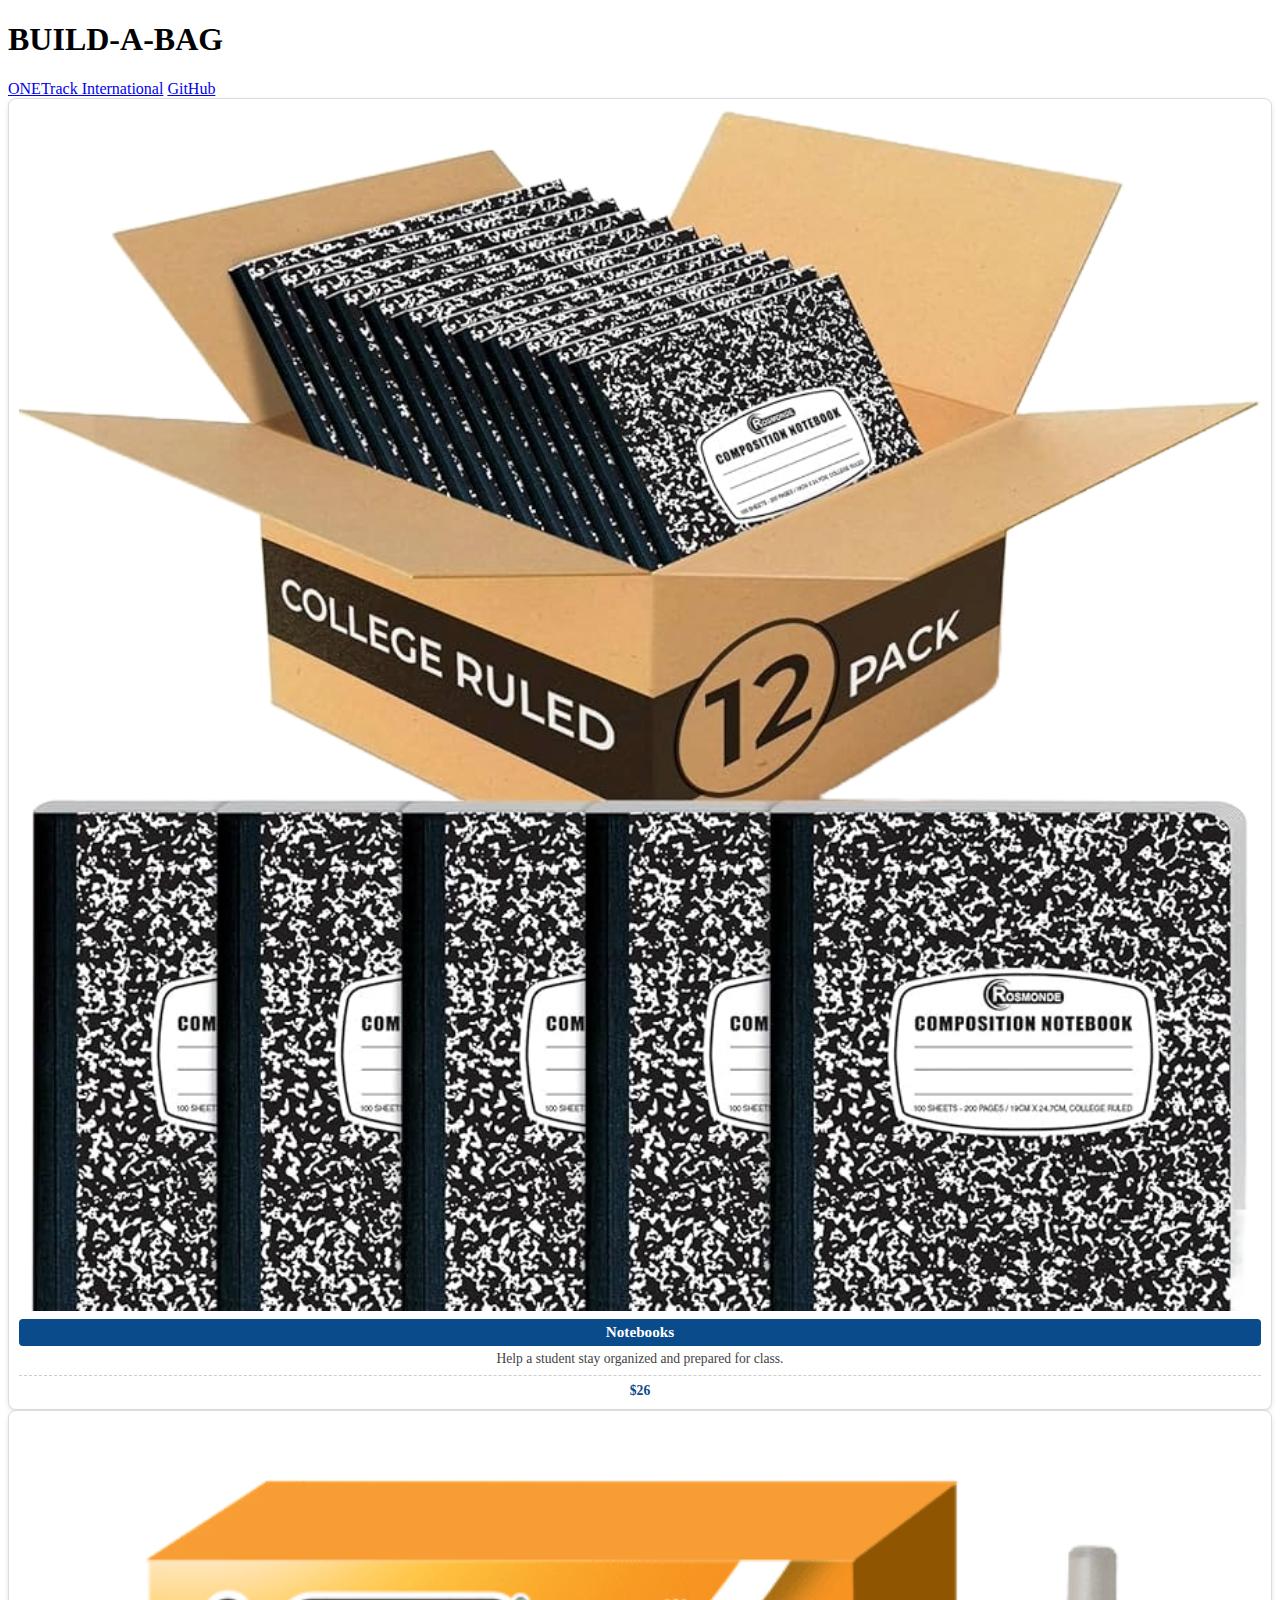
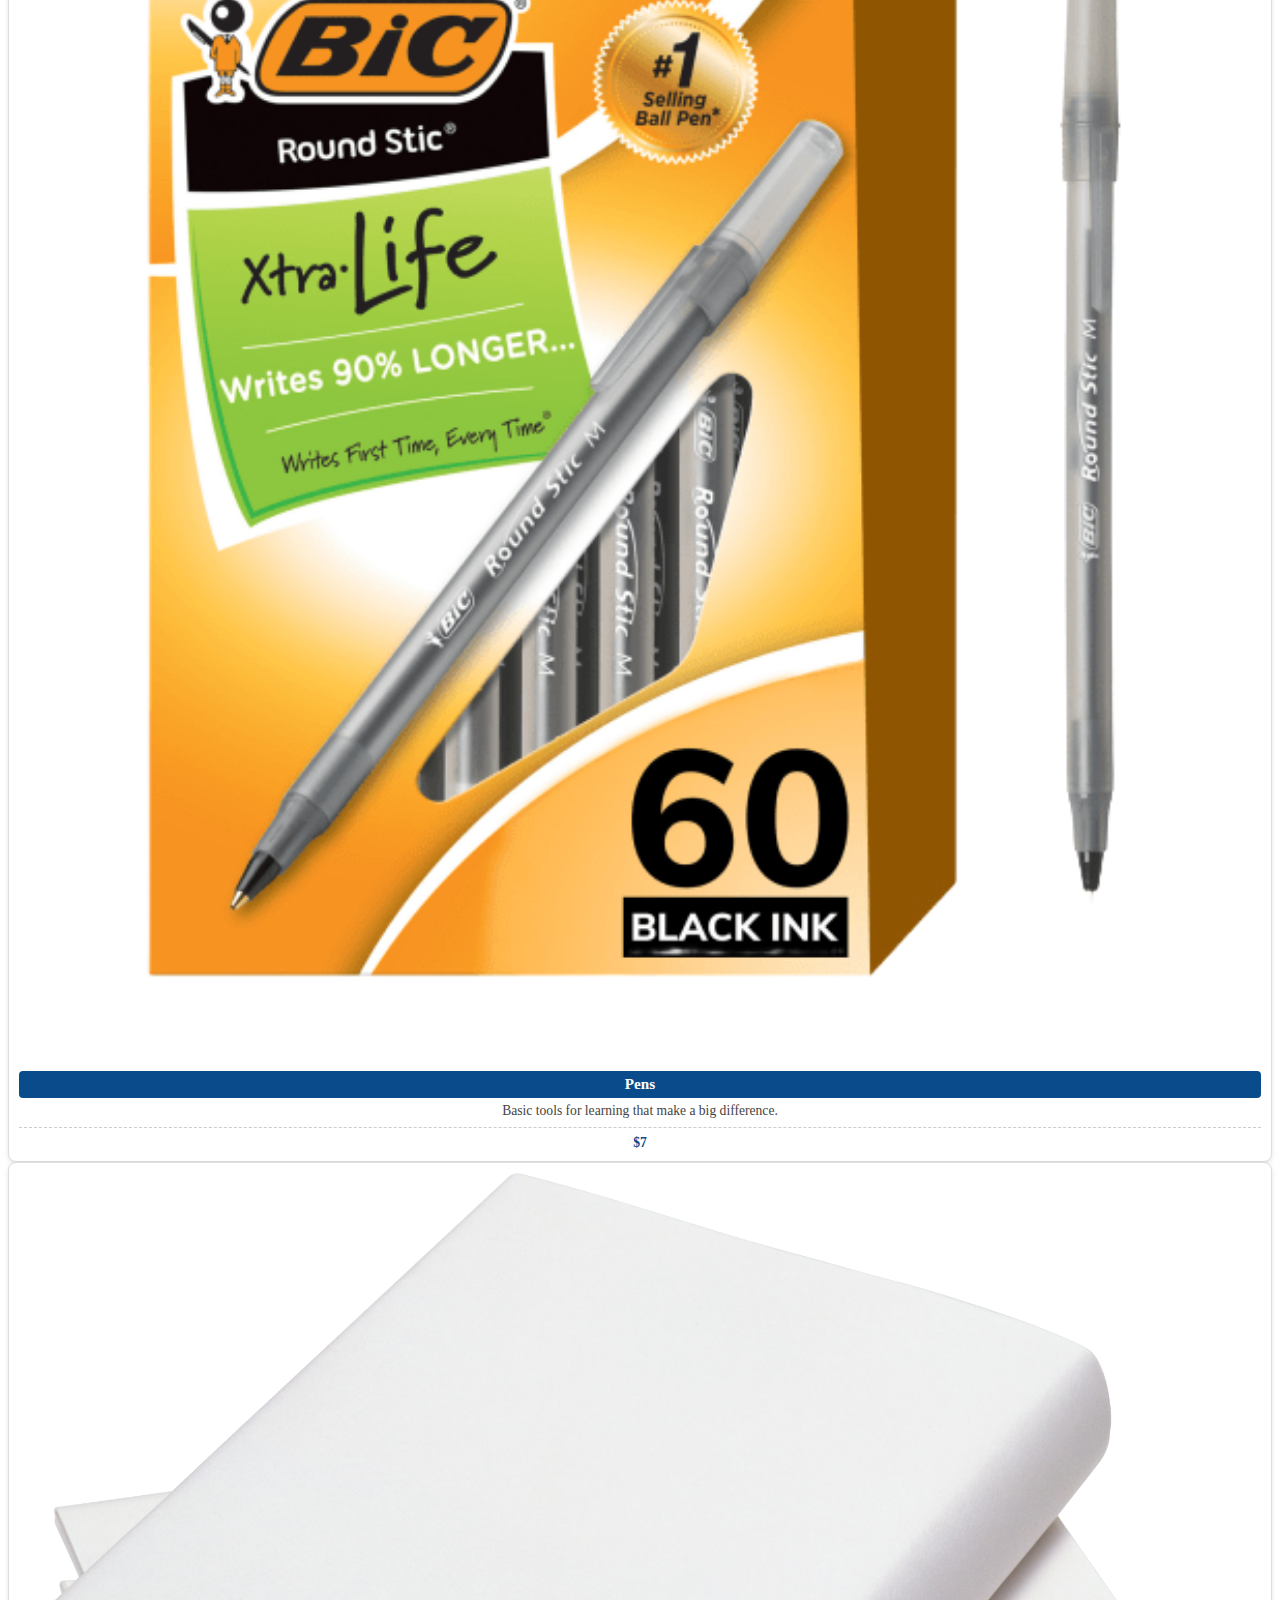
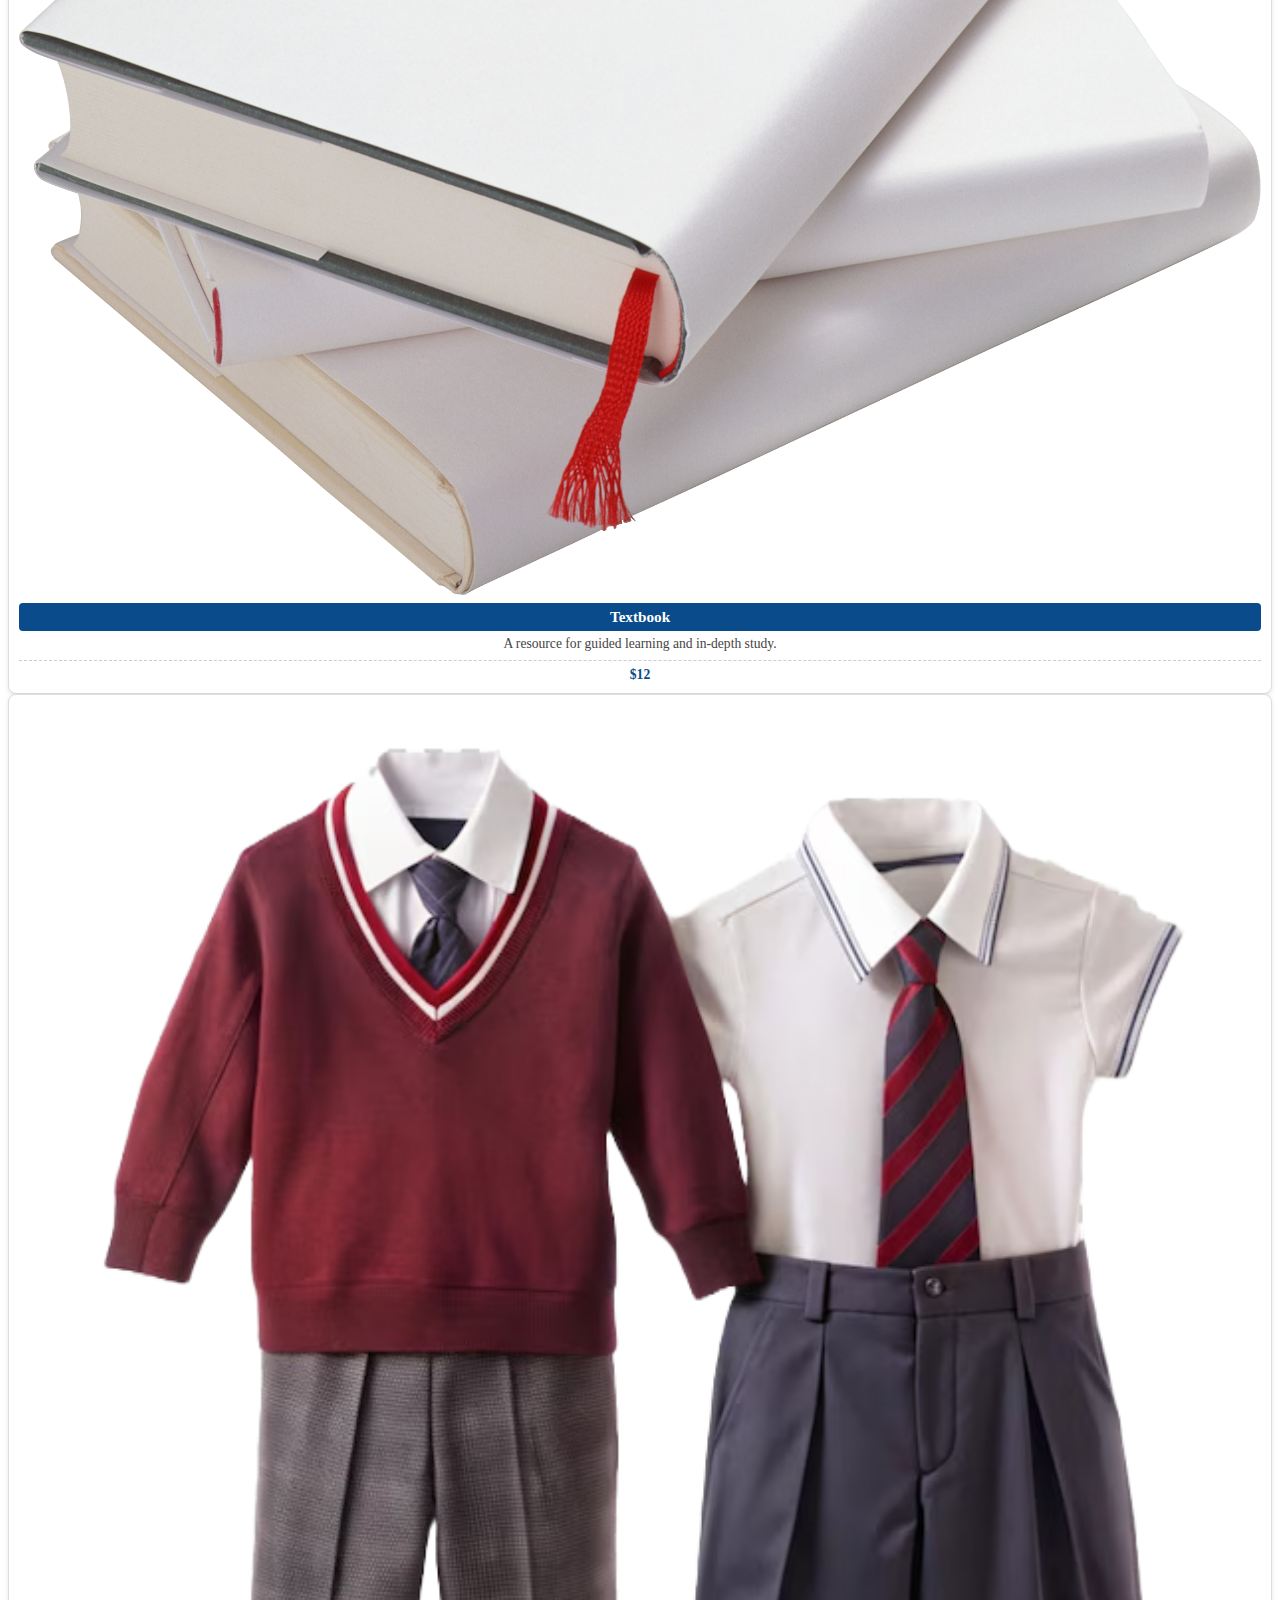
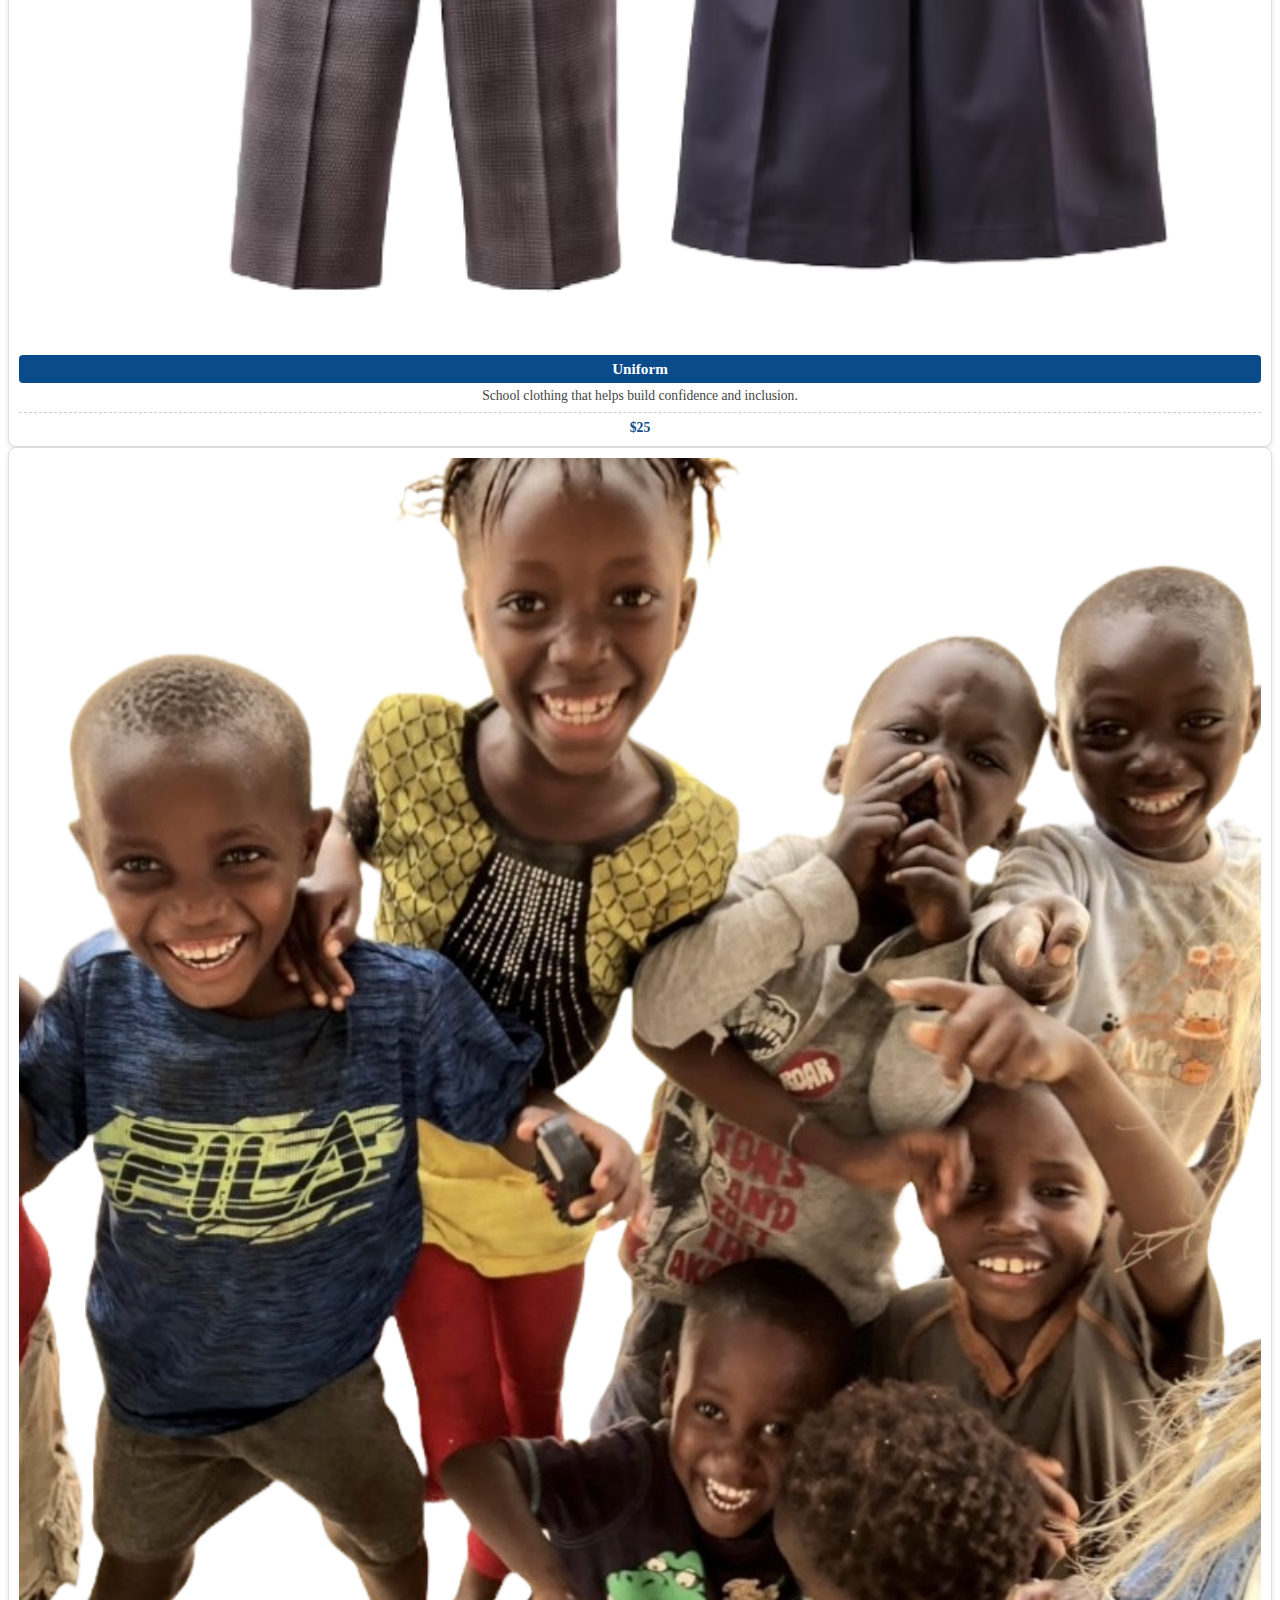
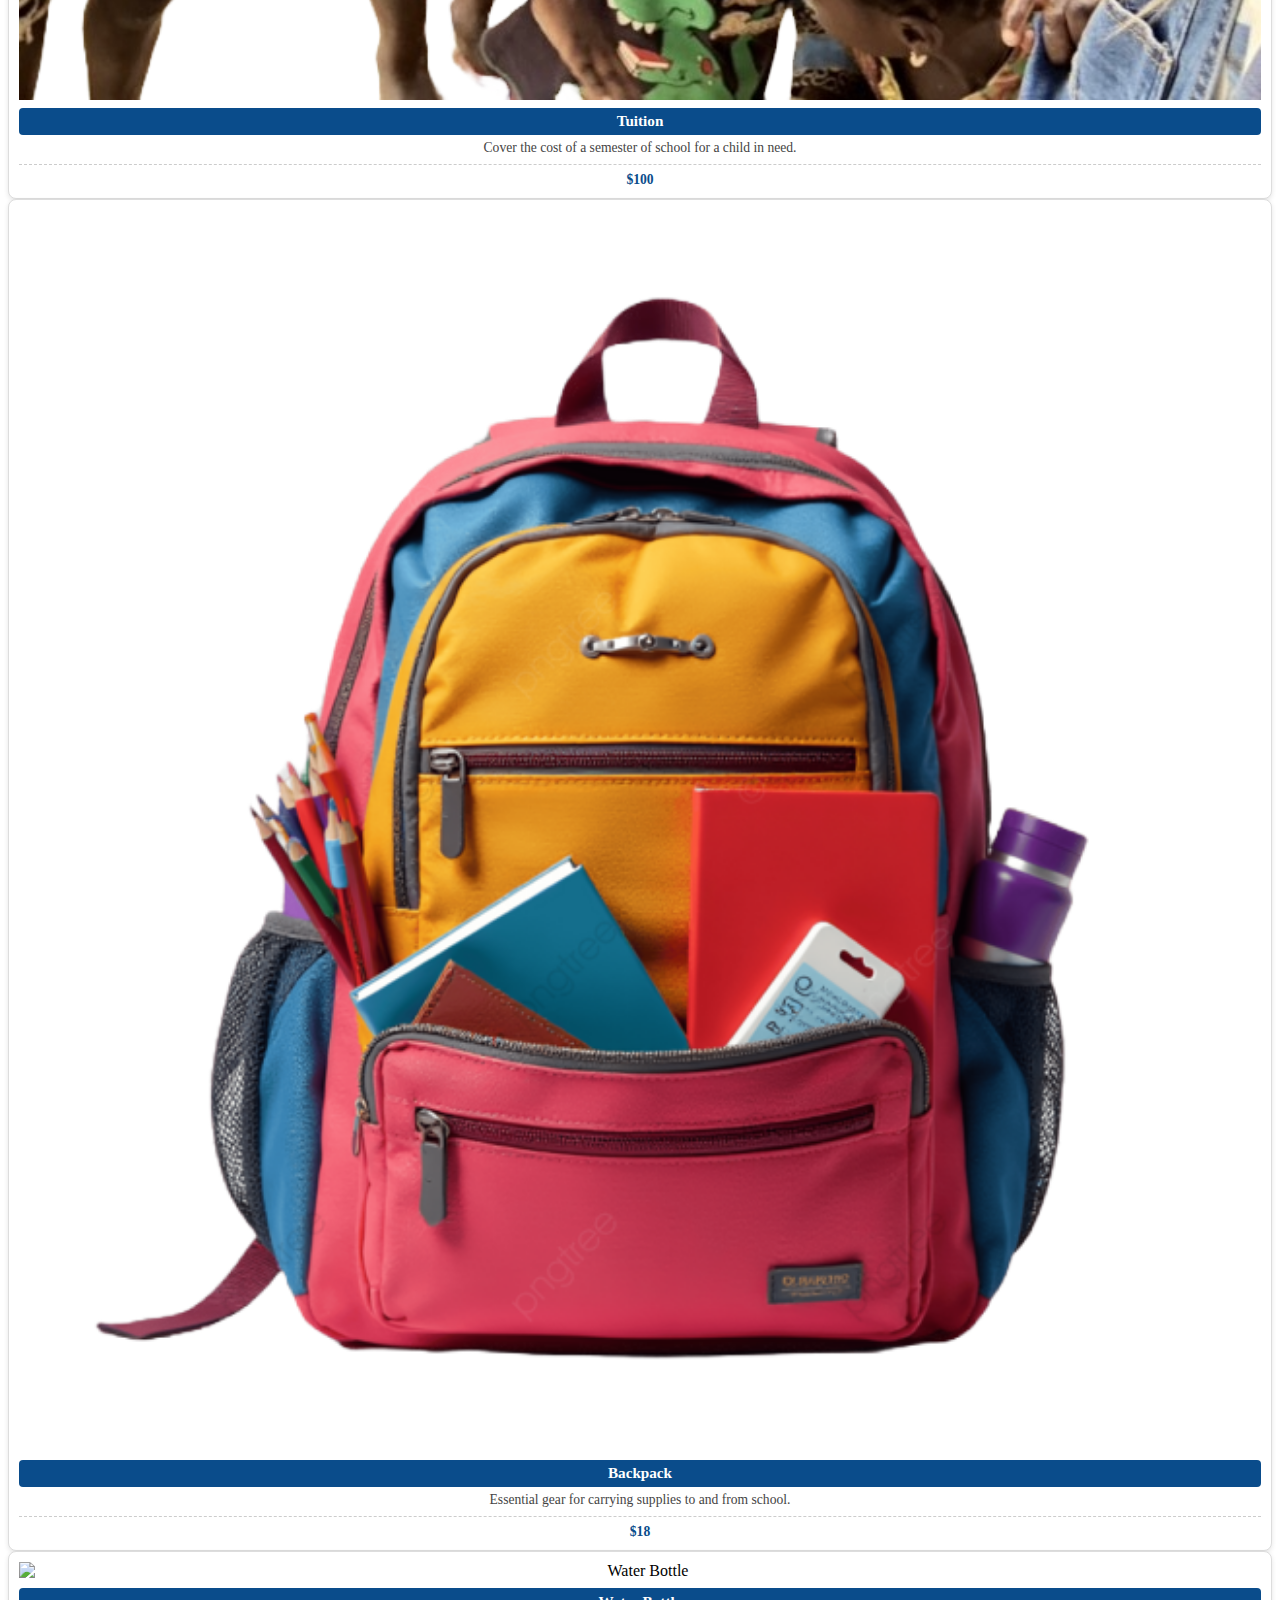
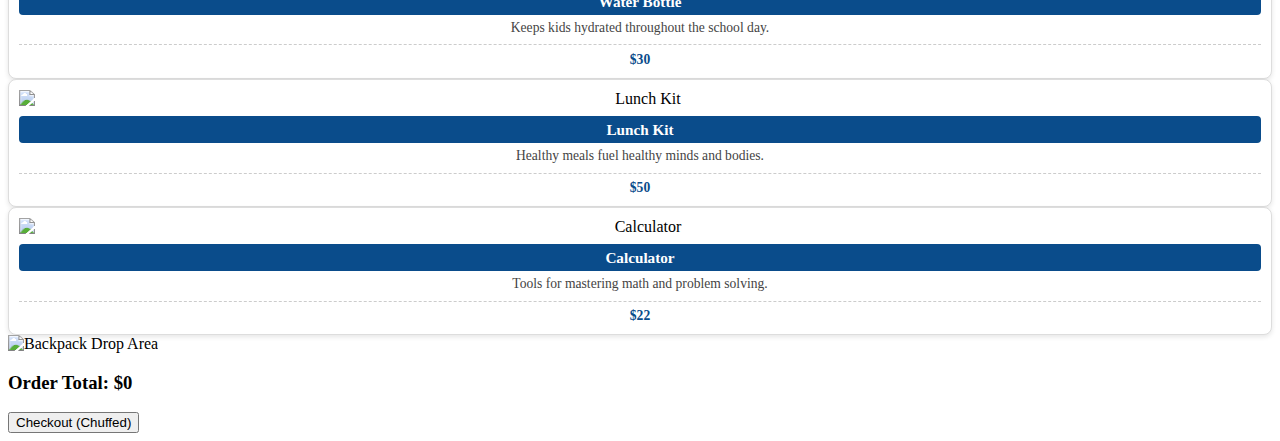
==== index.html @ 840c5d32 "Update index.html" ====
<!DOCTYPE html>
<html lang="en">
<head>
  <meta charset="UTF-8" />
  <meta name="viewport" content="width=device-width, initial-scale=1.0"/>
  <title>ONETrack Int. BUILD-A-BAG</title>
  <link rel="stylesheet" href="styles.css" />
  <script src="scripts.js" defer></script>
</head>
<body>
  <header>
    <h1>BUILD-A-BAG</h1>
    <nav>
      <a href="https://onetrackinternational.org/" target="_blank">ONETrack International</a>
      <a href="https://github.com/emlarson746/Build-a-Bag" target="_blank">GitHub</a>
    </nav>
  </header>

  <div class="container">
    <!-- Left Sidebar with draggable items -->
    <div class="sidebar">
      <div class="item" data-price="26" data-name="Notebooks">
        <img src="images/notebooks.png" alt="Notebooks">
        <div class="item-name-box">Notebooks</div>
        <div class="item-description">Help a student stay organized and prepared for class.</div>
        <div class="item-price">$26</div>
      </div>

      <div class="item" data-price="7" data-name="Pens">
        <img src="images/pens.png" alt="Pens">
        <div class="item-name-box">Pens</div>
        <div class="item-description">Basic tools for learning that make a big difference.</div>
        <div class="item-price">$7</div>
      </div>

      <div class="item" data-price="12" data-name="Textbook">
        <img src="images/textbook.png" alt="Textbook">
        <div class="item-name-box">Textbook</div>
        <div class="item-description">A resource for guided learning and in-depth study.</div>
        <div class="item-price">$12</div>
      </div>

      <div class="item" data-price="25" data-name="Uniform">
        <img src="images/uniform.png" alt="Uniform">
        <div class="item-name-box">Uniform</div>
        <div class="item-description">School clothing that helps build confidence and inclusion.</div>
        <div class="item-price">$25</div>
      </div>

      <div class="item" data-price="100" data-name="Tuition">
        <img src="images/tuition.png" alt="Tuition">
        <div class="item-name-box">Tuition</div>
        <div class="item-description">Cover the cost of a semester of school for a child in need.</div>
        <div class="item-price">$100</div>
      </div>

      <div class="item" data-price="18" data-name="Backpack">
        <img src="images/backpack.png" alt="Backpack">
        <div class="item-name-box">Backpack</div>
        <div class="item-description">Essential gear for carrying supplies to and from school.</div>
        <div class="item-price">$18</div>
      </div>

      <div class="item" data-price="30" data-name="Water Bottle">
        <img src="images/waterbottle.png" alt="Water Bottle">
        <div class="item-name-box">Water Bottle</div>
        <div class="item-description">Keeps kids hydrated throughout the school day.</div>
        <div class="item-price">$30</div>
      </div>

      <div class="item" data-price="50" data-name="Lunch Kit">
        <img src="images/lunchkit.png" alt="Lunch Kit">
        <div class="item-name-box">Lunch Kit</div>
        <div class="item-description">Healthy meals fuel healthy minds and bodies.</div>
        <div class="item-price">$50</div>
      </div>

      <div class="item" data-price="22" data-name="Calculator">
        <img src="images/calculator.png" alt="Calculator">
        <div class="item-name-box">Calculator</div>
        <div class="item-description">Tools for mastering math and problem solving.</div>
        <div class="item-price">$22</div>
      </div>
    </div>

    <!-- Middle section with backpack image (Drop Area) -->
    <div class="bag-area" ondrop="drop(event)" ondragover="allowDrop(event)">
      <img src="images/backpack-drop.png" alt="Backpack Drop Area">
    </div>

    <!-- Right Sidebar Order Summary -->
    <div class="order-summary">
      <h3>Order Total: $<span id="total">0</span></h3>
      <ul class="order-items" id="order-items"></ul>
      <button class="checkout" onclick="checkout()">Checkout (Chuffed)</button>
    </div>
  </div>
</body>
</html>
---- styles.css ----
.item {
  background-color: white;
  border: 1px solid #ddd;
  border-radius: 8px;
  padding: 10px;
  text-align: center;
  box-shadow: 0 2px 5px rgba(0,0,0,0.1);
  cursor: grab;
  transition: transform 0.2s ease, box-shadow 0.2s ease;
  display: flex;
  flex-direction: column;
  justify-content: space-between;
  height: 100%;
}

.item img {
  max-width: 100%;
  height: auto;
  margin-bottom: 0.5rem;
  pointer-events: none;
}

.item-name-box {
  background-color: #0a4c8b;
  color: white;
  padding: 0.3rem 0.6rem;
  border-radius: 4px;
  font-weight: bold;
  font-size: 0.95rem;
  margin-bottom: 0.3rem;
}

.item-description {
  font-size: 0.85rem;
  color: #444;
  line-height: 1.2;
  margin-bottom: 0.5rem;
}

.item-price {
  font-size: 0.85rem;
  color: #0a4c8b;
  font-weight: bold;
  margin-top: auto;
  padding-top: 0.4rem;
  border-top: 1px dashed #ccc;
}
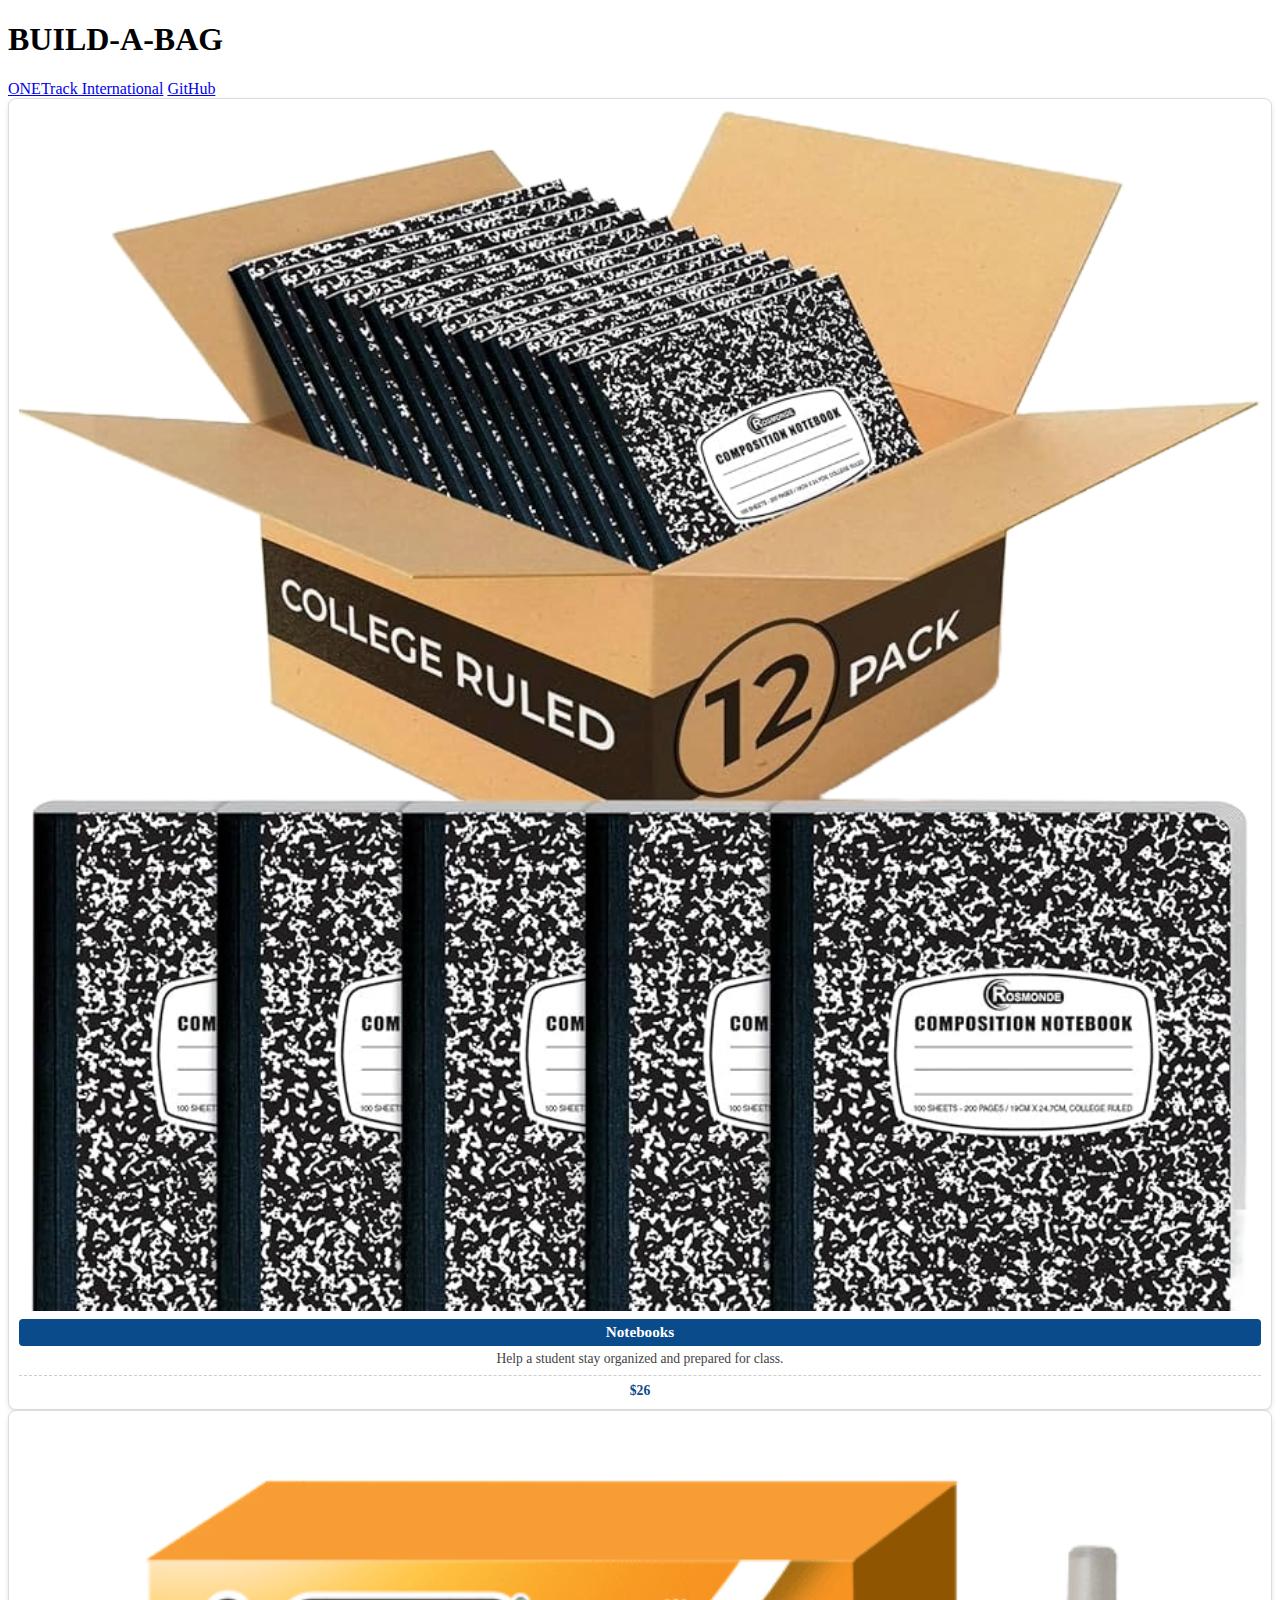
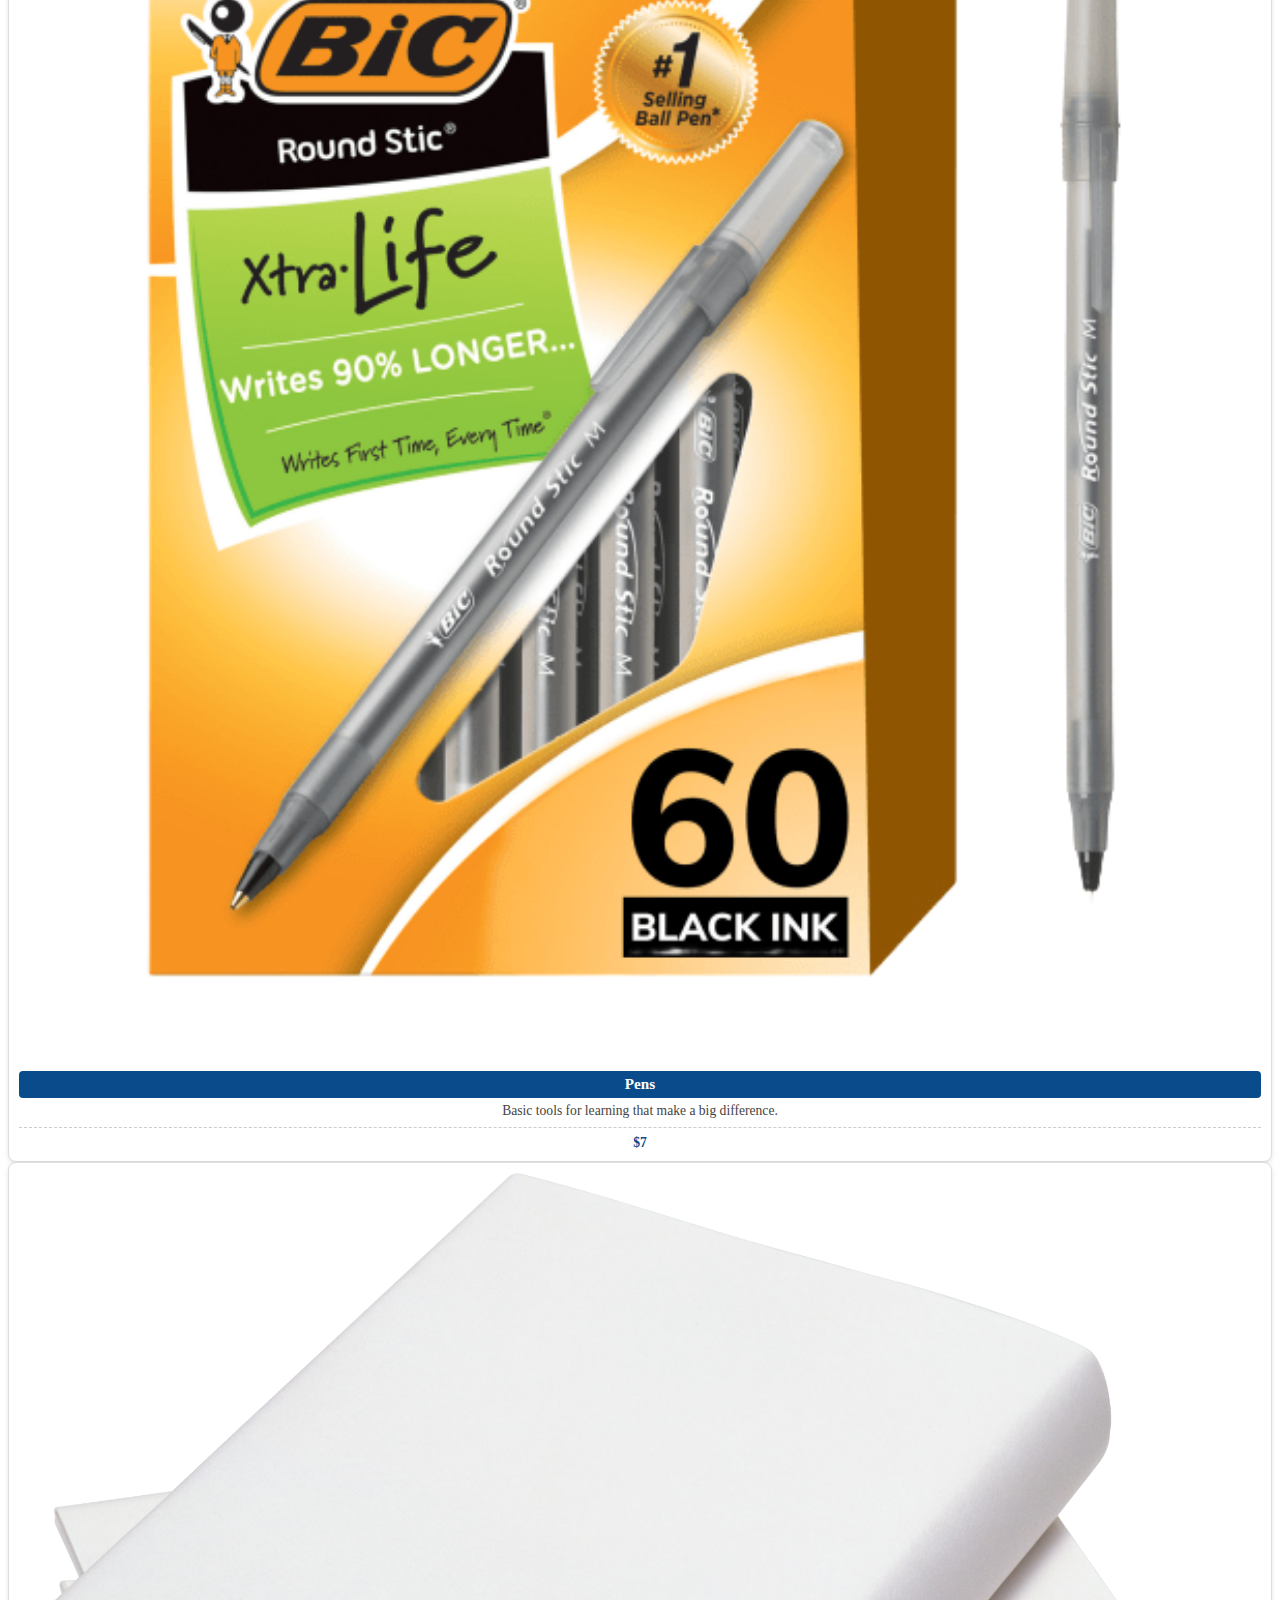
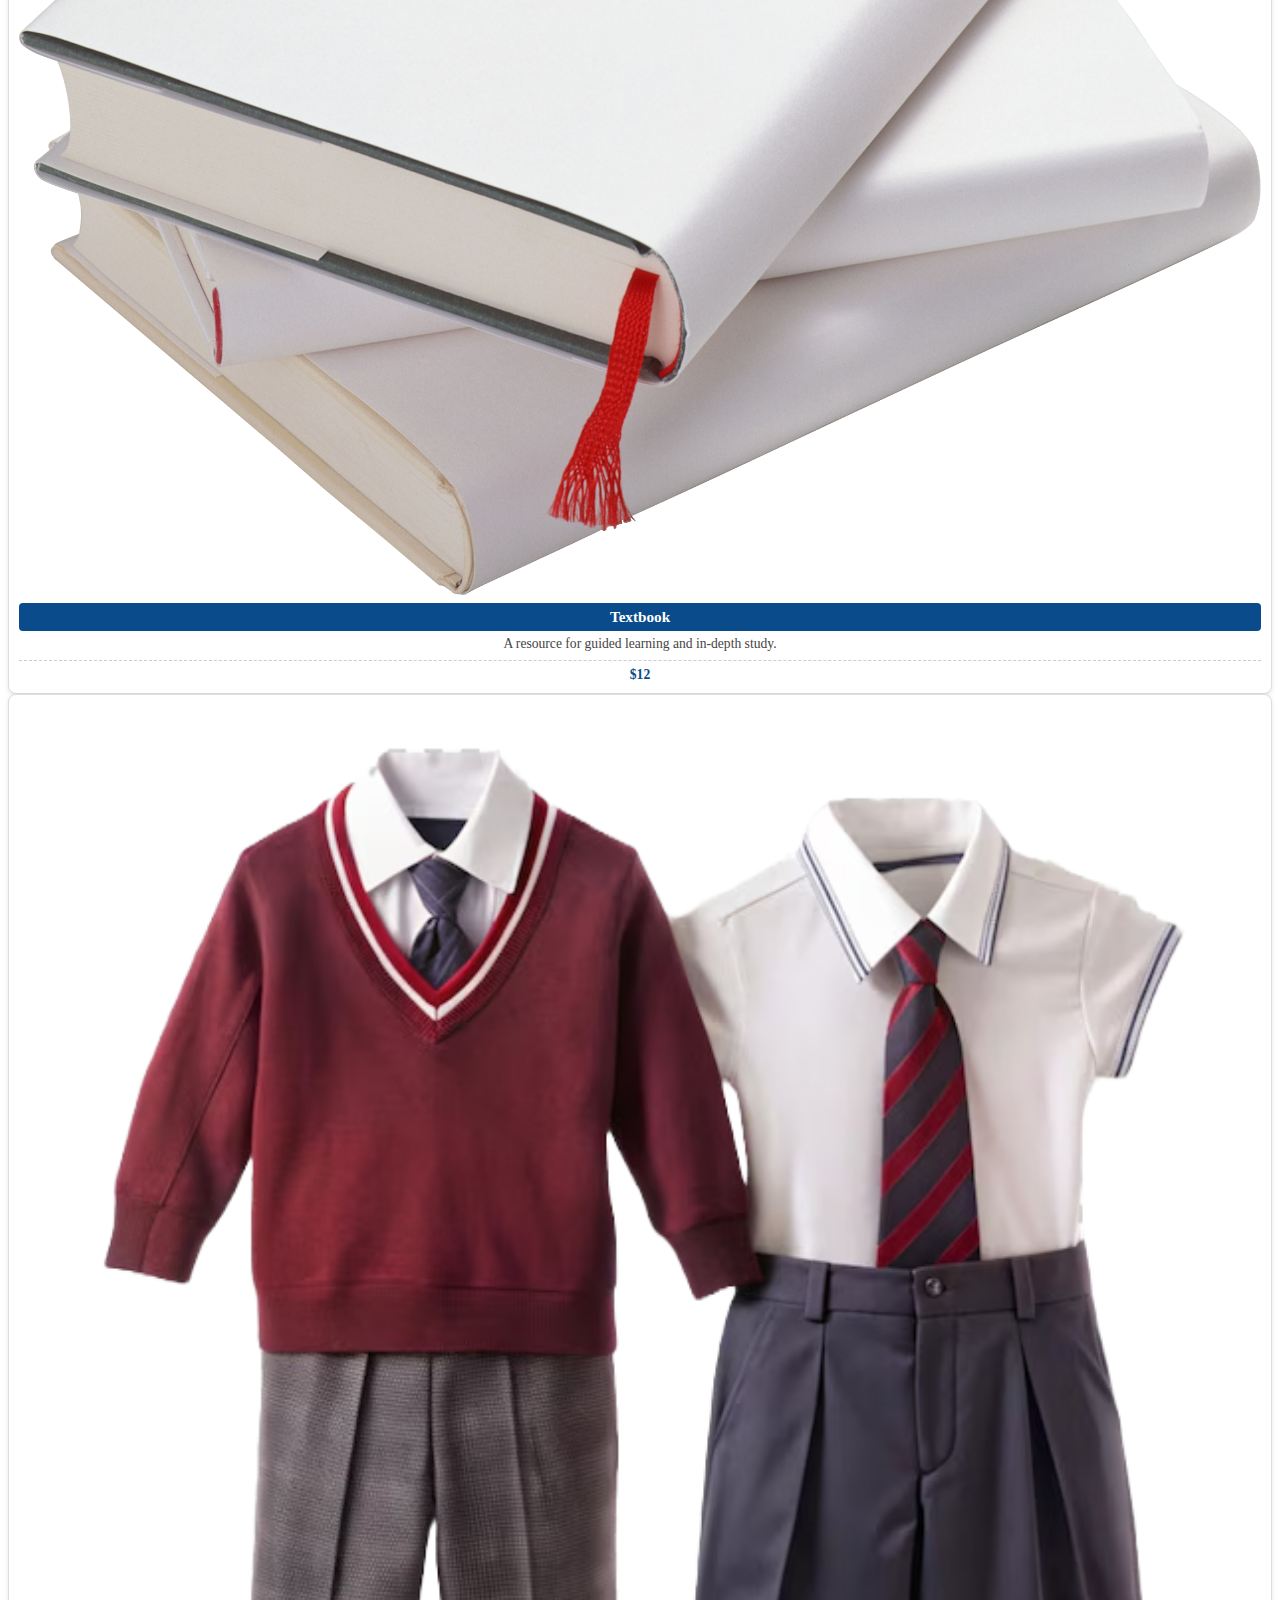
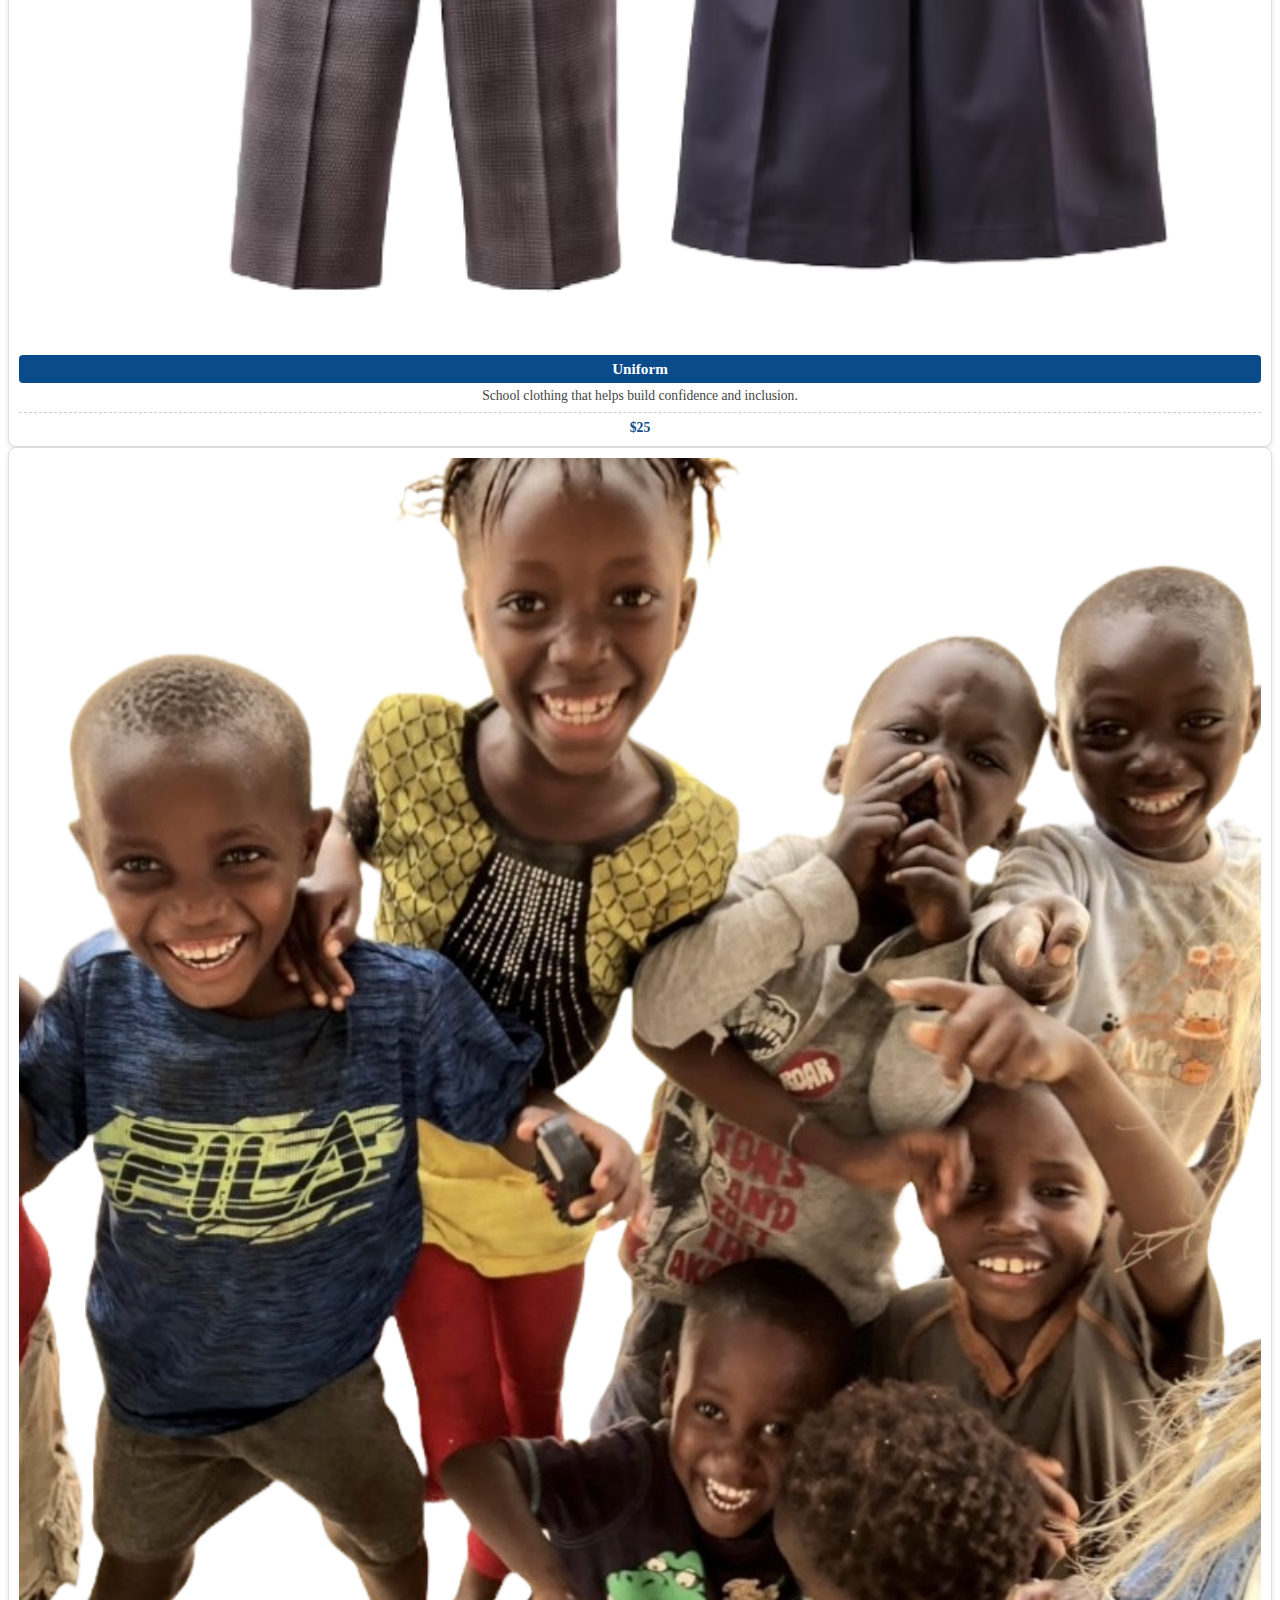
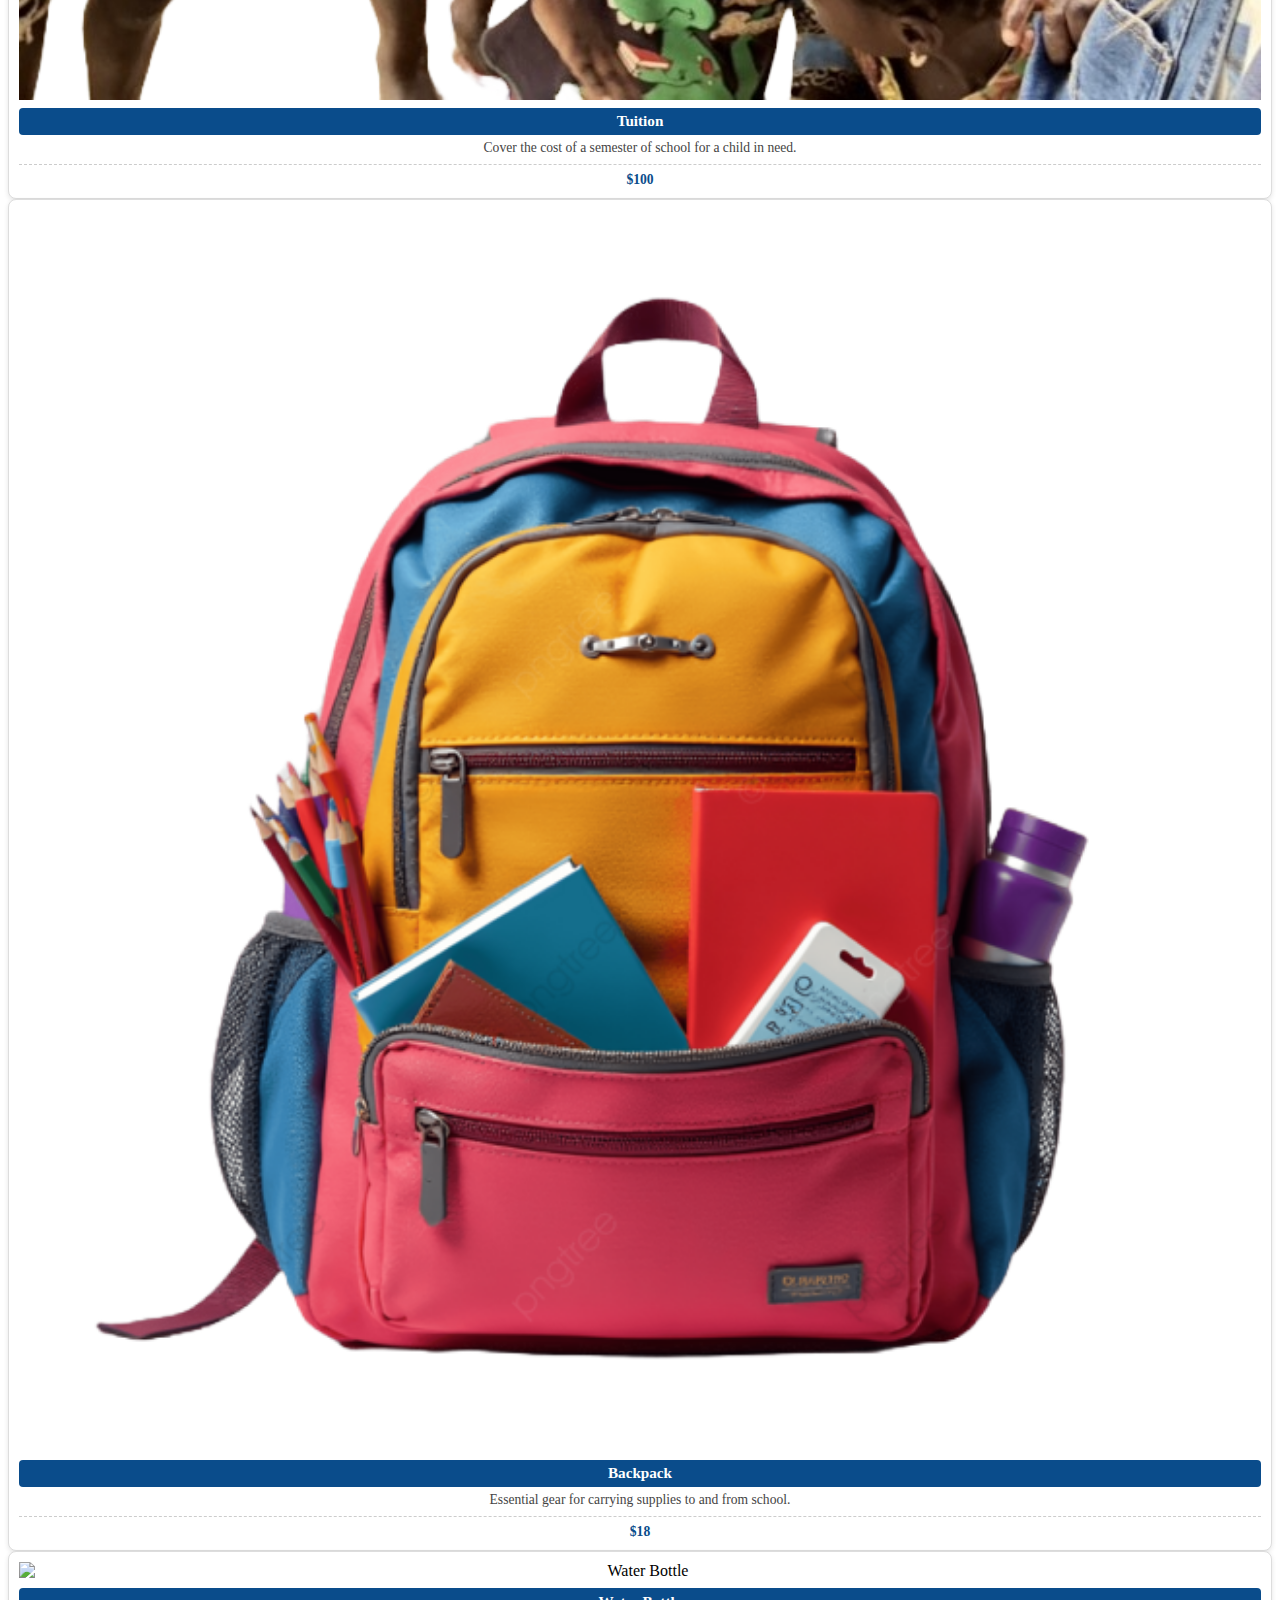
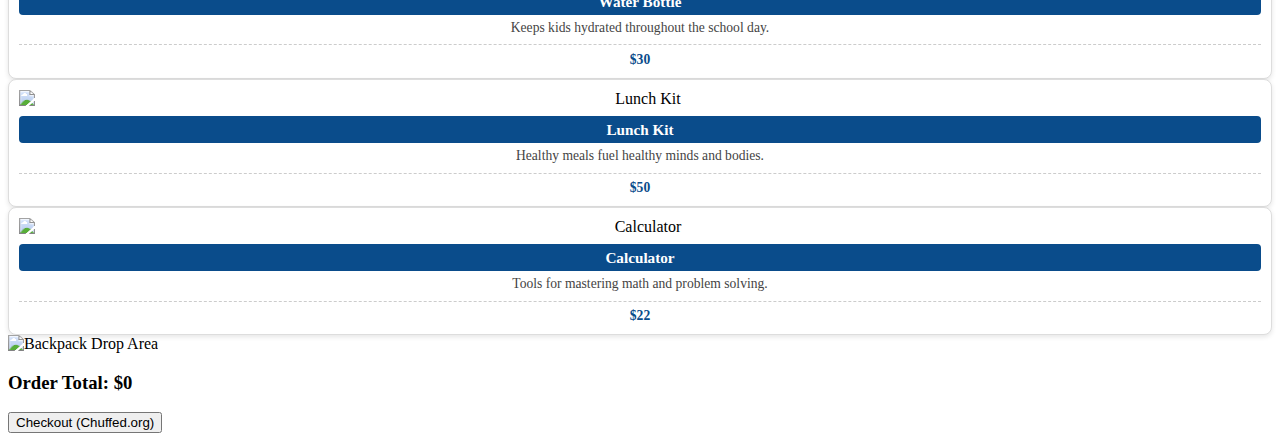
==== commit 5624fe9c: "Update index.html" ====
--- a/index.html
+++ b/index.html
@@ -92,7 +92,7 @@
     <div class="order-summary">
       <h3>Order Total: $<span id="total">0</span></h3>
       <ul class="order-items" id="order-items"></ul>
-      <button class="checkout" onclick="checkout()">Checkout (Chuffed)</button>
+      <button class="checkout" onclick="checkout()">Checkout (Chuffed.org)</button>
     </div>
   </div>
 </body>
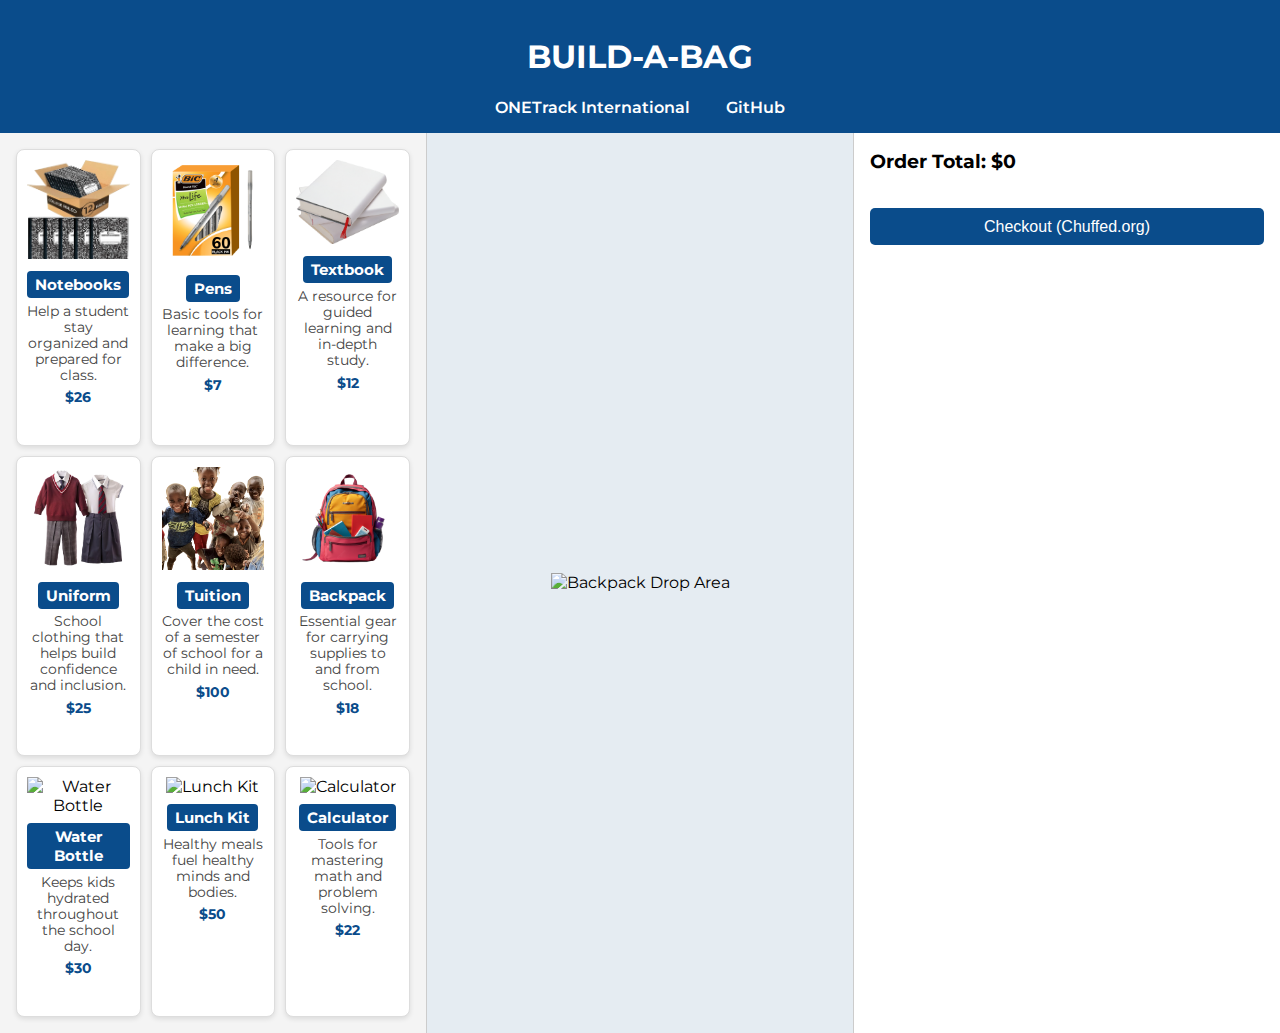
==== commit d600d11c: "Update index.html" ====
--- a/index.html
+++ b/index.html
@@ -5,6 +5,7 @@
   <meta name="viewport" content="width=device-width, initial-scale=1.0"/>
   <title>ONETrack Int. BUILD-A-BAG</title>
   <link rel="stylesheet" href="styles.css" />
+  <link href="https://fonts.googleapis.com/css2?family=Montserrat:wght@400;600&display=swap" rel="stylesheet">
   <script src="scripts.js" defer></script>
 </head>
 <body>
--- a/styles.css
+++ b/styles.css
@@ -1,3 +1,54 @@
+@import url('https://fonts.googleapis.com/css2?family=Montserrat:wght@400;600&display=swap');
+
+body {
+  font-family: 'Montserrat', sans-serif;
+  margin: 0;
+  padding: 0;
+  background-color: #f9f9f9;
+}
+
+header {
+  background-color: #0a4c8b;
+  color: white;
+  padding: 1rem;
+  text-align: center;
+}
+
+nav {
+  margin-top: 0.5rem;
+}
+
+nav a {
+  color: white;
+  text-decoration: none;
+  margin: 0 1rem;
+  font-weight: 600;
+}
+
+nav a:hover {
+  text-decoration: underline;
+}
+
+.container {
+  display: flex;
+  flex-direction: row;
+  height: 100vh;
+}
+
+.sidebar, .bag-area, .order-summary {
+  padding: 1rem;
+}
+
+.sidebar {
+  flex: 1;
+  border-right: 1px solid #ccc;
+  display: grid;
+  grid-template-columns: repeat(auto-fill, minmax(120px, 1fr));
+  gap: 10px;
+  background-color: #f4f4f4;
+  overflow-y: auto;
+}
+
 .item {
   background-color: white;
   border: 1px solid #ddd;
@@ -7,10 +58,13 @@
   box-shadow: 0 2px 5px rgba(0,0,0,0.1);
   cursor: grab;
   transition: transform 0.2s ease, box-shadow 0.2s ease;
-  display: flex;
-  flex-direction: column;
-  justify-content: space-between;
-  height: 100%;
+}
+
+.item:active {
+  transform: scale(0.95);
+  cursor: grabbing;
+  box-shadow: 0 4px 12px rgba(0, 0, 0, 0.2);
+  opacity: 0.8;
 }
 
 .item img {
@@ -21,27 +75,117 @@
 }
 
 .item-name-box {
+  display: inline-block;
   background-color: #0a4c8b;
   color: white;
-  padding: 0.3rem 0.6rem;
+  padding: 0.25rem 0.5rem;
   border-radius: 4px;
   font-weight: bold;
   font-size: 0.95rem;
-  margin-bottom: 0.3rem;
 }
 
 .item-description {
   font-size: 0.85rem;
+  margin-top: 0.3rem;
   color: #444;
-  line-height: 1.2;
-  margin-bottom: 0.5rem;
 }
 
 .item-price {
   font-size: 0.85rem;
   color: #0a4c8b;
   font-weight: bold;
-  margin-top: auto;
-  padding-top: 0.4rem;
-  border-top: 1px dashed #ccc;
+  display: block;
+  margin-top: 0.4rem;
 }
+
+.bag-area {
+  flex: 1;
+  display: flex;
+  align-items: center;
+  justify-content: center;
+  background-color: #e5ecf2;
+  position: relative;
+}
+
+.bag-area img {
+  max-width: 100%;
+  max-height: 550px;
+  transition: transform 0.3s ease;
+  pointer-events: none;
+}
+
+.order-summary {
+  flex: 1;
+  background-color: #ffffff;
+  border-left: 1px solid #ccc;
+  overflow-y: auto;
+}
+
+.order-summary h3 {
+  margin-top: 0;
+  font-size: 1.2rem;
+}
+
+.order-summary ul {
+  list-style-type: none;
+  padding: 0;
+}
+
+.order-summary li {
+  margin-bottom: 0.75rem;
+  border-bottom: 1px dashed #ccc;
+  padding-bottom: 0.5rem;
+}
+
+.checkout {
+  background-color: #0a4c8b;
+  color: white;
+  padding: 0.6rem 1.2rem;
+  border: none;
+  border-radius: 5px;
+  cursor: pointer;
+  font-size: 1rem;
+  margin-top: 1rem;
+  width: 100%;
+}
+
+.checkout:hover {
+  background-color: #083a68;
+}
+
+.remove-btn {
+  margin-left: 0.5rem;
+  background-color: #e74c3c;
+  border: none;
+  color: white;
+  padding: 0.3rem 0.6rem;
+  border-radius: 4px;
+  cursor: pointer;
+}
+
+.remove-btn:hover {
+  background-color: #c0392b;
+}
+
+/* Responsive Tweaks */
+@media screen and (max-width: 768px) {
+  .container {
+    flex-direction: column;
+    height: auto;
+  }
+
+  .sidebar, .bag-area, .order-summary {
+    flex: unset;
+    width: 100%;
+    border: none;
+  }
+
+  .sidebar {
+    border-bottom: 1px solid #ccc;
+    grid-template-columns: repeat(auto-fill, minmax(100px, 1fr));
+  }
+
+  .order-summary {
+    padding-bottom: 2rem;
+  }
+}
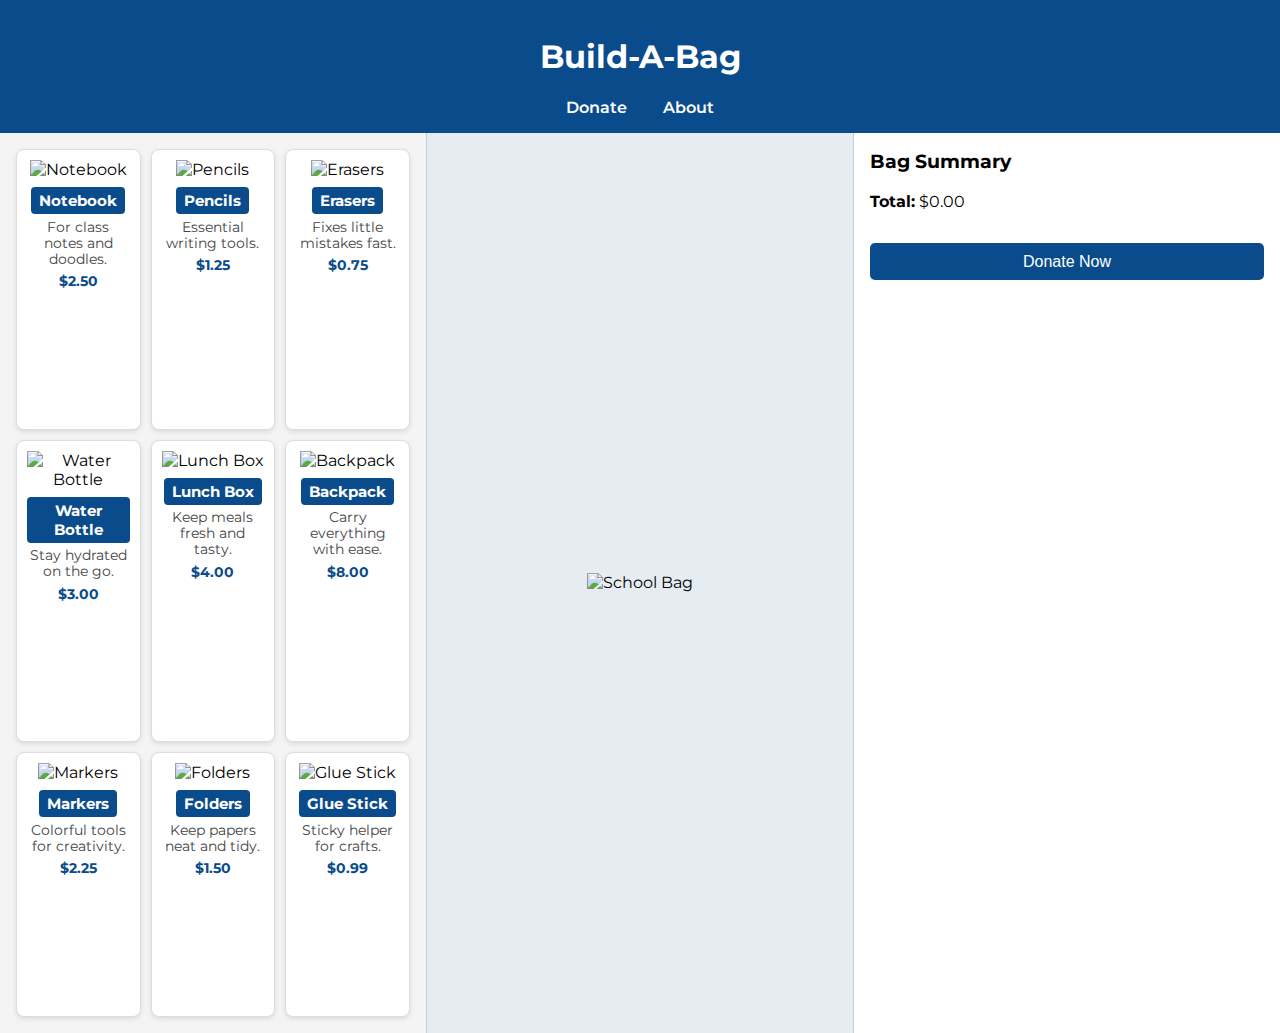
==== commit 85ff5ea8: "Update index.html" ====
--- a/index.html
+++ b/index.html
@@ -3,98 +3,102 @@
 <head>
   <meta charset="UTF-8" />
   <meta name="viewport" content="width=device-width, initial-scale=1.0"/>
-  <title>ONETrack Int. BUILD-A-BAG</title>
+  <title>Build-A-Bag</title>
   <link rel="stylesheet" href="styles.css" />
   <link href="https://fonts.googleapis.com/css2?family=Montserrat:wght@400;600&display=swap" rel="stylesheet">
-  <script src="scripts.js" defer></script>
 </head>
 <body>
+
   <header>
-    <h1>BUILD-A-BAG</h1>
+    <h1>Build-A-Bag</h1>
     <nav>
-      <a href="https://onetrackinternational.org/" target="_blank">ONETrack International</a>
-      <a href="https://github.com/emlarson746/Build-a-Bag" target="_blank">GitHub</a>
+      <a href="#donate">Donate</a>
+      <a href="#about">About</a>
     </nav>
   </header>
 
   <div class="container">
-    <!-- Left Sidebar with draggable items -->
+    <!-- Item Selection Sidebar -->
     <div class="sidebar">
-      <div class="item" data-price="26" data-name="Notebooks">
-        <img src="images/notebooks.png" alt="Notebooks">
-        <div class="item-name-box">Notebooks</div>
-        <div class="item-description">Help a student stay organized and prepared for class.</div>
-        <div class="item-price">$26</div>
+      <!-- Example items, repeat as needed -->
+      <div class="item" data-name="Notebook" data-price="2.50">
+        <img src="icons/notebook.png" alt="Notebook" />
+        <div class="item-name-box">Notebook</div>
+        <div class="item-description">For class notes and doodles.</div>
+        <div class="item-price">$2.50</div>
       </div>
 
-      <div class="item" data-price="7" data-name="Pens">
-        <img src="images/pens.png" alt="Pens">
-        <div class="item-name-box">Pens</div>
-        <div class="item-description">Basic tools for learning that make a big difference.</div>
-        <div class="item-price">$7</div>
+      <div class="item" data-name="Pencils" data-price="1.25">
+        <img src="icons/pencils.png" alt="Pencils" />
+        <div class="item-name-box">Pencils</div>
+        <div class="item-description">Essential writing tools.</div>
+        <div class="item-price">$1.25</div>
       </div>
 
-      <div class="item" data-price="12" data-name="Textbook">
-        <img src="images/textbook.png" alt="Textbook">
-        <div class="item-name-box">Textbook</div>
-        <div class="item-description">A resource for guided learning and in-depth study.</div>
-        <div class="item-price">$12</div>
+      <div class="item" data-name="Erasers" data-price="0.75">
+        <img src="icons/erasers.png" alt="Erasers" />
+        <div class="item-name-box">Erasers</div>
+        <div class="item-description">Fixes little mistakes fast.</div>
+        <div class="item-price">$0.75</div>
       </div>
 
-      <div class="item" data-price="25" data-name="Uniform">
-        <img src="images/uniform.png" alt="Uniform">
-        <div class="item-name-box">Uniform</div>
-        <div class="item-description">School clothing that helps build confidence and inclusion.</div>
-        <div class="item-price">$25</div>
+      <div class="item" data-name="Water Bottle" data-price="3.00">
+        <img src="icons/waterbottle.png" alt="Water Bottle" />
+        <div class="item-name-box">Water Bottle</div>
+        <div class="item-description">Stay hydrated on the go.</div>
+        <div class="item-price">$3.00</div>
       </div>
 
-      <div class="item" data-price="100" data-name="Tuition">
-        <img src="images/tuition.png" alt="Tuition">
-        <div class="item-name-box">Tuition</div>
-        <div class="item-description">Cover the cost of a semester of school for a child in need.</div>
-        <div class="item-price">$100</div>
+      <div class="item" data-name="Lunch Box" data-price="4.00">
+        <img src="icons/lunchbox.png" alt="Lunch Box" />
+        <div class="item-name-box">Lunch Box</div>
+        <div class="item-description">Keep meals fresh and tasty.</div>
+        <div class="item-price">$4.00</div>
       </div>
 
-      <div class="item" data-price="18" data-name="Backpack">
-        <img src="images/backpack.png" alt="Backpack">
+      <div class="item" data-name="Backpack" data-price="8.00">
+        <img src="icons/backpack.png" alt="Backpack" />
         <div class="item-name-box">Backpack</div>
-        <div class="item-description">Essential gear for carrying supplies to and from school.</div>
-        <div class="item-price">$18</div>
+        <div class="item-description">Carry everything with ease.</div>
+        <div class="item-price">$8.00</div>
       </div>
 
-      <div class="item" data-price="30" data-name="Water Bottle">
-        <img src="images/waterbottle.png" alt="Water Bottle">
-        <div class="item-name-box">Water Bottle</div>
-        <div class="item-description">Keeps kids hydrated throughout the school day.</div>
-        <div class="item-price">$30</div>
+      <div class="item" data-name="Markers" data-price="2.25">
+        <img src="icons/markers.png" alt="Markers" />
+        <div class="item-name-box">Markers</div>
+        <div class="item-description">Colorful tools for creativity.</div>
+        <div class="item-price">$2.25</div>
       </div>
 
-      <div class="item" data-price="50" data-name="Lunch Kit">
-        <img src="images/lunchkit.png" alt="Lunch Kit">
-        <div class="item-name-box">Lunch Kit</div>
-        <div class="item-description">Healthy meals fuel healthy minds and bodies.</div>
-        <div class="item-price">$50</div>
+      <div class="item" data-name="Folders" data-price="1.50">
+        <img src="icons/folder.png" alt="Folders" />
+        <div class="item-name-box">Folders</div>
+        <div class="item-description">Keep papers neat and tidy.</div>
+        <div class="item-price">$1.50</div>
       </div>
 
-      <div class="item" data-price="22" data-name="Calculator">
-        <img src="images/calculator.png" alt="Calculator">
-        <div class="item-name-box">Calculator</div>
-        <div class="item-description">Tools for mastering math and problem solving.</div>
-        <div class="item-price">$22</div>
+      <div class="item" data-name="Glue Stick" data-price="0.99">
+        <img src="icons/gluestick.png" alt="Glue Stick" />
+        <div class="item-name-box">Glue Stick</div>
+        <div class="item-description">Sticky helper for crafts.</div>
+        <div class="item-price">$0.99</div>
       </div>
     </div>
 
-    <!-- Middle section with backpack image (Drop Area) -->
-    <div class="bag-area" ondrop="drop(event)" ondragover="allowDrop(event)">
-      <img src="images/backpack-drop.png" alt="Backpack Drop Area">
+    <!-- Bag Area -->
+    <div class="bag-area">
+      <img src="images/bag.png" alt="School Bag" />
     </div>
 
-    <!-- Right Sidebar Order Summary -->
+    <!-- Order Summary -->
     <div class="order-summary">
-      <h3>Order Total: $<span id="total">0</span></h3>
-      <ul class="order-items" id="order-items"></ul>
-      <button class="checkout" onclick="checkout()">Checkout (Chuffed.org)</button>
+      <h3>Bag Summary</h3>
+      <ul id="order-items"></ul>
+      <p><strong>Total:</strong> $<span id="total">0.00</span></p>
+      <button class="checkout" onclick="checkout()">Donate Now</button>
     </div>
   </div>
+
+  <script src="scripts.js"></script>
 </body>
 </html>
--- a/styles.css
+++ b/styles.css
@@ -188,4 +188,9 @@
   .order-summary {
     padding-bottom: 2rem;
   }
+ 
+  body {
+  position: relative;
+  overflow-x: hidden;
+  }
 }
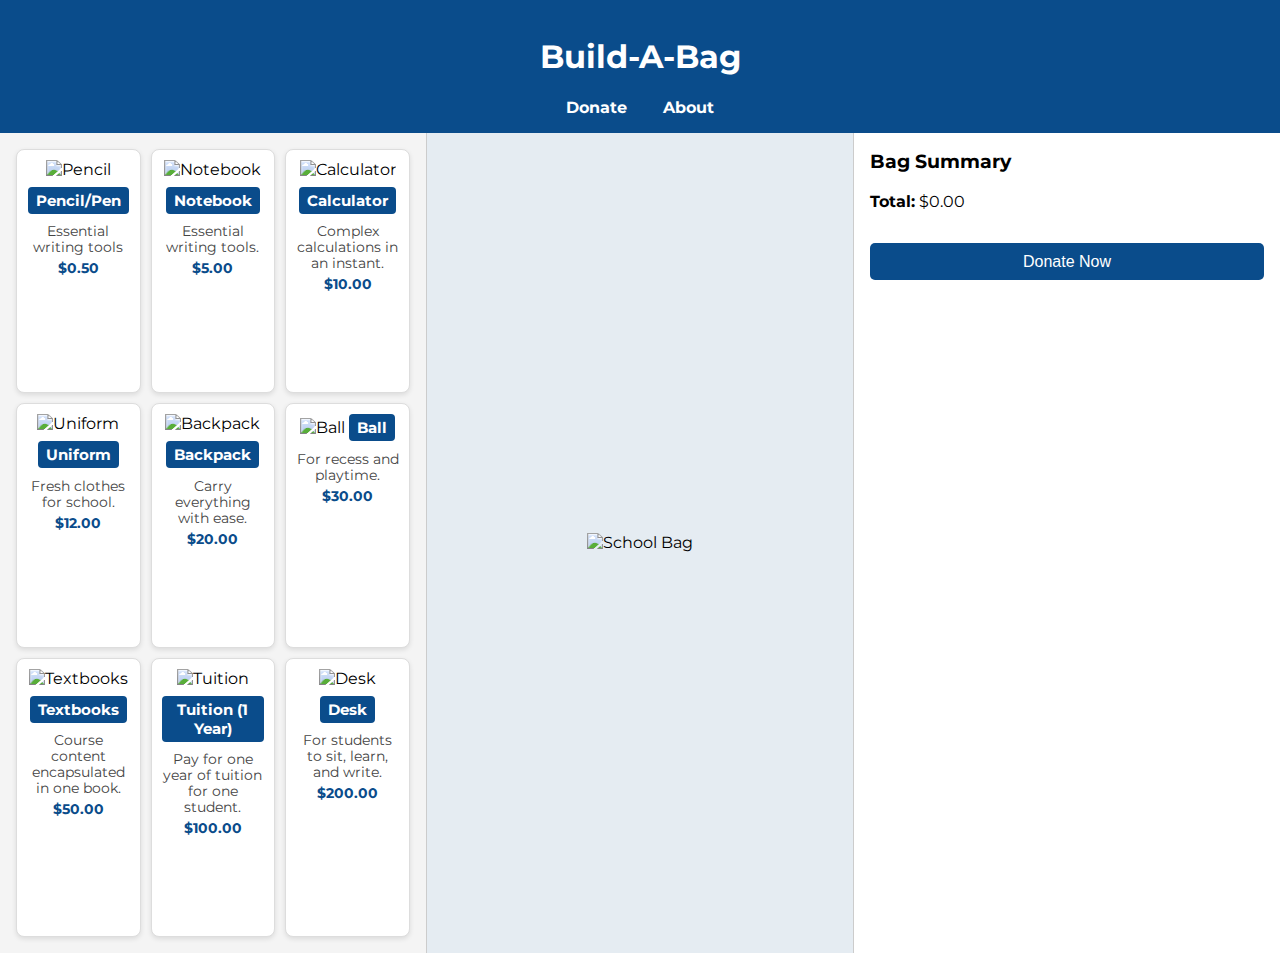
==== commit 46ef2dc3: "Update index.html" ====
--- a/index.html
+++ b/index.html
@@ -20,68 +20,68 @@
   <div class="container">
     <!-- Item Selection Sidebar -->
     <div class="sidebar">
-      <!-- Example items, repeat as needed -->
-      <div class="item" data-name="Notebook" data-price="2.50">
+      <!--Items, repeat as needed -->
+      <div class="item" data-name="Pencil" data-price="0.50">
+        <img src="icons/notebook.png" alt="Pencil" />
+        <div class="item-name-box">Pencil/Pen</div>
+        <div class="item-description">Essential writing tools</div>
+        <div class="item-price">$0.50</div>
+      </div>
+
+      <div class="item" data-name="Notebook" data-price="5.00">
         <img src="icons/notebook.png" alt="Notebook" />
         <div class="item-name-box">Notebook</div>
-        <div class="item-description">For class notes and doodles.</div>
-        <div class="item-price">$2.50</div>
+        <div class="item-description">Essential writing tools.</div>
+        <div class="item-price">$5.00</div>
+      </div>
+      
+      <div class="item" data-name="Calculator" data-price="10.00">
+        <img src="icons/calculator.png" alt="Calculator" />
+        <div class="item-name-box">Calculator</div>
+        <div class="item-description">Complex calculations in an instant.</div>
+        <div class="item-price">$10.00</div>
+      </div>
+      
+      <div class="item" data-name="Uniform" data-price="10.00">
+        <img src="icons/erasers.png" alt="Uniform" />
+        <div class="item-name-box">Uniform</div>
+        <div class="item-description">Fresh clothes for school.</div>
+        <div class="item-price">$12.00</div>
       </div>
 
-      <div class="item" data-name="Pencils" data-price="1.25">
-        <img src="icons/pencils.png" alt="Pencils" />
-        <div class="item-name-box">Pencils</div>
-        <div class="item-description">Essential writing tools.</div>
-        <div class="item-price">$1.25</div>
-      </div>
-
-      <div class="item" data-name="Erasers" data-price="0.75">
-        <img src="icons/erasers.png" alt="Erasers" />
-        <div class="item-name-box">Erasers</div>
-        <div class="item-description">Fixes little mistakes fast.</div>
-        <div class="item-price">$0.75</div>
-      </div>
-
-      <div class="item" data-name="Water Bottle" data-price="3.00">
-        <img src="icons/waterbottle.png" alt="Water Bottle" />
-        <div class="item-name-box">Water Bottle</div>
-        <div class="item-description">Stay hydrated on the go.</div>
-        <div class="item-price">$3.00</div>
-      </div>
-
-      <div class="item" data-name="Lunch Box" data-price="4.00">
-        <img src="icons/lunchbox.png" alt="Lunch Box" />
-        <div class="item-name-box">Lunch Box</div>
-        <div class="item-description">Keep meals fresh and tasty.</div>
-        <div class="item-price">$4.00</div>
-      </div>
-
-      <div class="item" data-name="Backpack" data-price="8.00">
+      <div class="item" data-name="Backpack" data-price="20.00">
         <img src="icons/backpack.png" alt="Backpack" />
         <div class="item-name-box">Backpack</div>
         <div class="item-description">Carry everything with ease.</div>
-        <div class="item-price">$8.00</div>
+        <div class="item-price">$20.00</div>
       </div>
 
-      <div class="item" data-name="Markers" data-price="2.25">
-        <img src="icons/markers.png" alt="Markers" />
-        <div class="item-name-box">Markers</div>
-        <div class="item-description">Colorful tools for creativity.</div>
-        <div class="item-price">$2.25</div>
+      <div class="item" data-name="Ball" data-price="30.00">
+        <img src="icons/ball.png" alt="Ball" />
+        <div class="item-name-box">Ball</div>
+        <div class="item-description">For recess and playtime.</div>
+        <div class="item-price">$30.00</div>
       </div>
 
-      <div class="item" data-name="Folders" data-price="1.50">
-        <img src="icons/folder.png" alt="Folders" />
-        <div class="item-name-box">Folders</div>
-        <div class="item-description">Keep papers neat and tidy.</div>
-        <div class="item-price">$1.50</div>
+      <div class="item" data-name="Textbooks" data-price="50.00">
+        <img src="icons/textbooks.png" alt="Textbooks" />
+        <div class="item-name-box">Textbooks</div>
+        <div class="item-description">Course content encapsulated in one book.</div>
+        <div class="item-price">$50.00</div>
       </div>
 
-      <div class="item" data-name="Glue Stick" data-price="0.99">
-        <img src="icons/gluestick.png" alt="Glue Stick" />
-        <div class="item-name-box">Glue Stick</div>
-        <div class="item-description">Sticky helper for crafts.</div>
-        <div class="item-price">$0.99</div>
+      <div class="item" data-name="Tuition" data-price="100.00">
+        <img src="icons/tuition.png" alt="Tuition" />
+        <div class="item-name-box">Tuition (1 Year)</div>
+        <div class="item-description">Pay for one year of tuition for one student.</div>
+        <div class="item-price">$100.00</div>
+      </div>
+
+      <div class="item" data-name="Desk" data-price="200.00">
+        <img src="icons/schooldesk.png" alt="Desk" />
+        <div class="item-name-box">Desk</div>
+        <div class="item-description">For students to sit, learn, and write.</div>
+        <div class="item-price">$200.00</div>
       </div>
     </div>
 
--- a/styles.css
+++ b/styles.css
@@ -1,5 +1,4 @@
-@import url('https://fonts.googleapis.com/css2?family=Montserrat:wght@400;600&display=swap');
-
+/* Base Styles */
 body {
   font-family: 'Montserrat', sans-serif;
   margin: 0;
@@ -22,7 +21,7 @@
   color: white;
   text-decoration: none;
   margin: 0 1rem;
-  font-weight: 600;
+  font-weight: bold;
 }
 
 nav a:hover {
@@ -31,22 +30,22 @@
 
 .container {
   display: flex;
-  flex-direction: row;
-  height: 100vh;
-}
-
-.sidebar, .bag-area, .order-summary {
-  padding: 1rem;
-}
-
+  height: calc(100vh - 80px);
+  flex-wrap: wrap;
+}
+
+/* Sidebar (Item list) */
 .sidebar {
   flex: 1;
+  min-width: 280px;
+  padding: 1rem;
   border-right: 1px solid #ccc;
   display: grid;
   grid-template-columns: repeat(auto-fill, minmax(120px, 1fr));
   gap: 10px;
+  justify-content: center;
+  overflow-y: auto;
   background-color: #f4f4f4;
-  overflow-y: auto;
 }
 
 .item {
@@ -56,14 +55,13 @@
   padding: 10px;
   text-align: center;
   box-shadow: 0 2px 5px rgba(0,0,0,0.1);
-  cursor: grab;
-  transition: transform 0.2s ease, box-shadow 0.2s ease;
+  transition: transform 0.3s ease, box-shadow 0.3s ease;
+  cursor: pointer;
+  position: relative;
 }
 
 .item:active {
   transform: scale(0.95);
-  cursor: grabbing;
-  box-shadow: 0 4px 12px rgba(0, 0, 0, 0.2);
   opacity: 0.8;
 }
 
@@ -82,40 +80,48 @@
   border-radius: 4px;
   font-weight: bold;
   font-size: 0.95rem;
+  margin-bottom: 0.3rem;
 }
 
 .item-description {
   font-size: 0.85rem;
-  margin-top: 0.3rem;
   color: #444;
+  margin: 0.3rem 0;
 }
 
 .item-price {
   font-size: 0.85rem;
   color: #0a4c8b;
   font-weight: bold;
+  margin-top: 0.3rem;
   display: block;
-  margin-top: 0.4rem;
-}
-
+}
+
+/* Bag Area */
 .bag-area {
   flex: 1;
+  min-width: 280px;
   display: flex;
   align-items: center;
   justify-content: center;
   background-color: #e5ecf2;
+  padding: 1rem;
   position: relative;
 }
 
 .bag-area img {
   max-width: 100%;
+  height: auto;
   max-height: 550px;
   transition: transform 0.3s ease;
   pointer-events: none;
 }
 
+/* Order Summary */
 .order-summary {
   flex: 1;
+  min-width: 280px;
+  padding: 1rem;
   background-color: #ffffff;
   border-left: 1px solid #ccc;
   overflow-y: auto;
@@ -167,30 +173,43 @@
   background-color: #c0392b;
 }
 
-/* Responsive Tweaks */
-@media screen and (max-width: 768px) {
+/* Animation for item "jump" */
+@keyframes jumpToBag {
+  0% {
+    transform: scale(1);
+    opacity: 1;
+  }
+  50% {
+    transform: scale(0.5);
+    opacity: 0.5;
+  }
+  100% {
+    transform: translateY(-50px) scale(0);
+    opacity: 0;
+  }
+}
+
+.item.animate {
+  animation: jumpToBag 0.6s ease forwards;
+}
+
+/* Responsive Layout */
+@media (max-width: 768px) {
   .container {
     flex-direction: column;
     height: auto;
   }
 
   .sidebar, .bag-area, .order-summary {
-    flex: unset;
-    width: 100%;
+    min-width: 100%;
     border: none;
   }
 
   .sidebar {
-    border-bottom: 1px solid #ccc;
-    grid-template-columns: repeat(auto-fill, minmax(100px, 1fr));
-  }
-
-  .order-summary {
-    padding-bottom: 2rem;
-  }
- 
-  body {
-  position: relative;
-  overflow-x: hidden;
-  }
-}
+    grid-template-columns: repeat(auto-fill, minmax(120px, 1fr));
+  }
+
+  .checkout {
+    font-size: 1rem;
+  }
+}
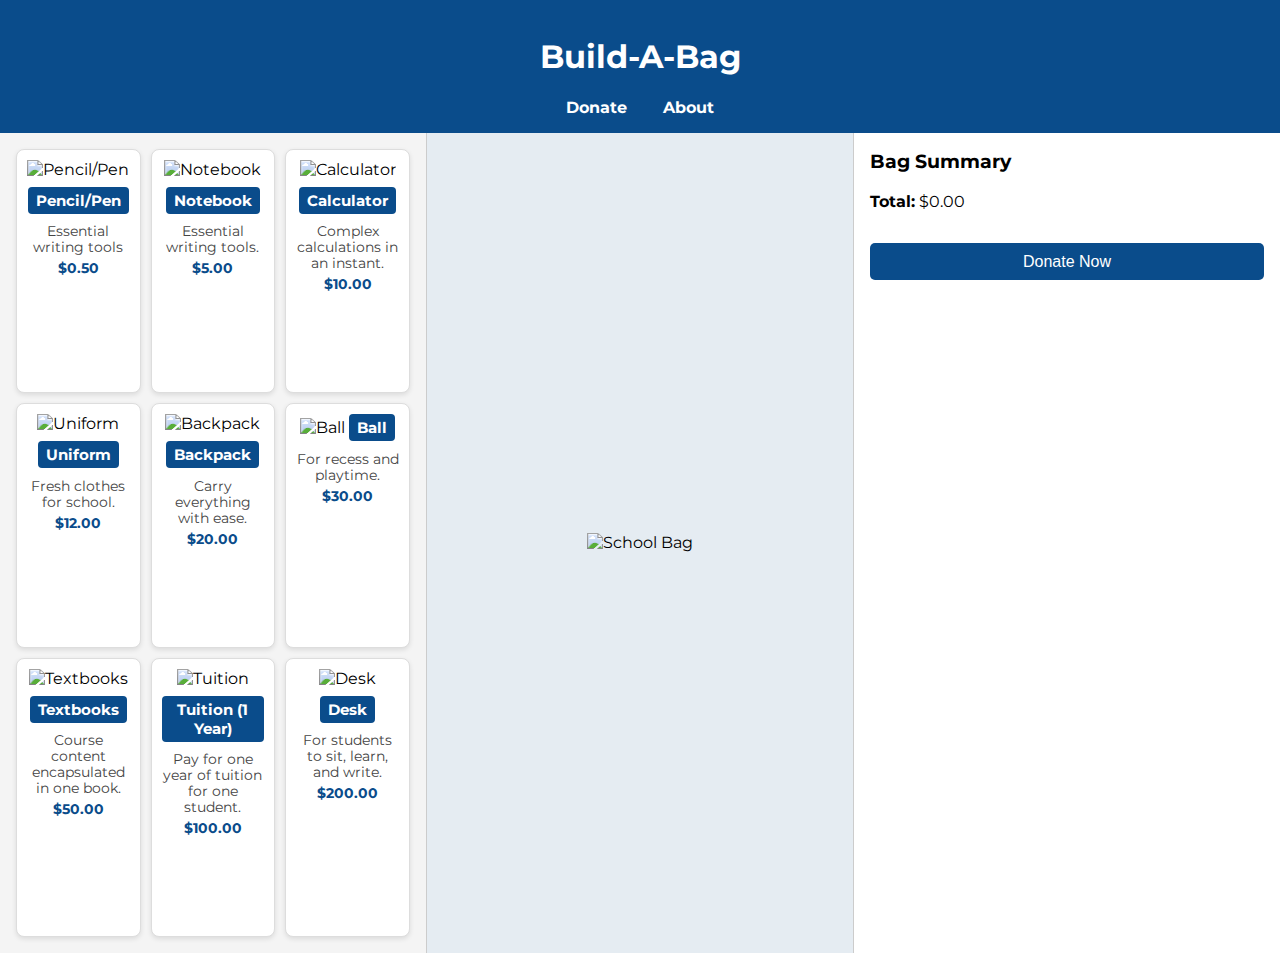
==== commit e8d06075: "Update index.html" ====
--- a/index.html
+++ b/index.html
@@ -22,7 +22,7 @@
     <div class="sidebar">
       <!--Items, repeat as needed -->
       <div class="item" data-name="Pencil" data-price="0.50">
-        <img src="icons/notebook.png" alt="Pencil" />
+        <img src="icons/pencil.png" alt="Pencil/Pen" />
         <div class="item-name-box">Pencil/Pen</div>
         <div class="item-description">Essential writing tools</div>
         <div class="item-price">$0.50</div>
@@ -43,7 +43,7 @@
       </div>
       
       <div class="item" data-name="Uniform" data-price="10.00">
-        <img src="icons/erasers.png" alt="Uniform" />
+        <img src="icons/uniform.png" alt="Uniform" />
         <div class="item-name-box">Uniform</div>
         <div class="item-description">Fresh clothes for school.</div>
         <div class="item-price">$12.00</div>
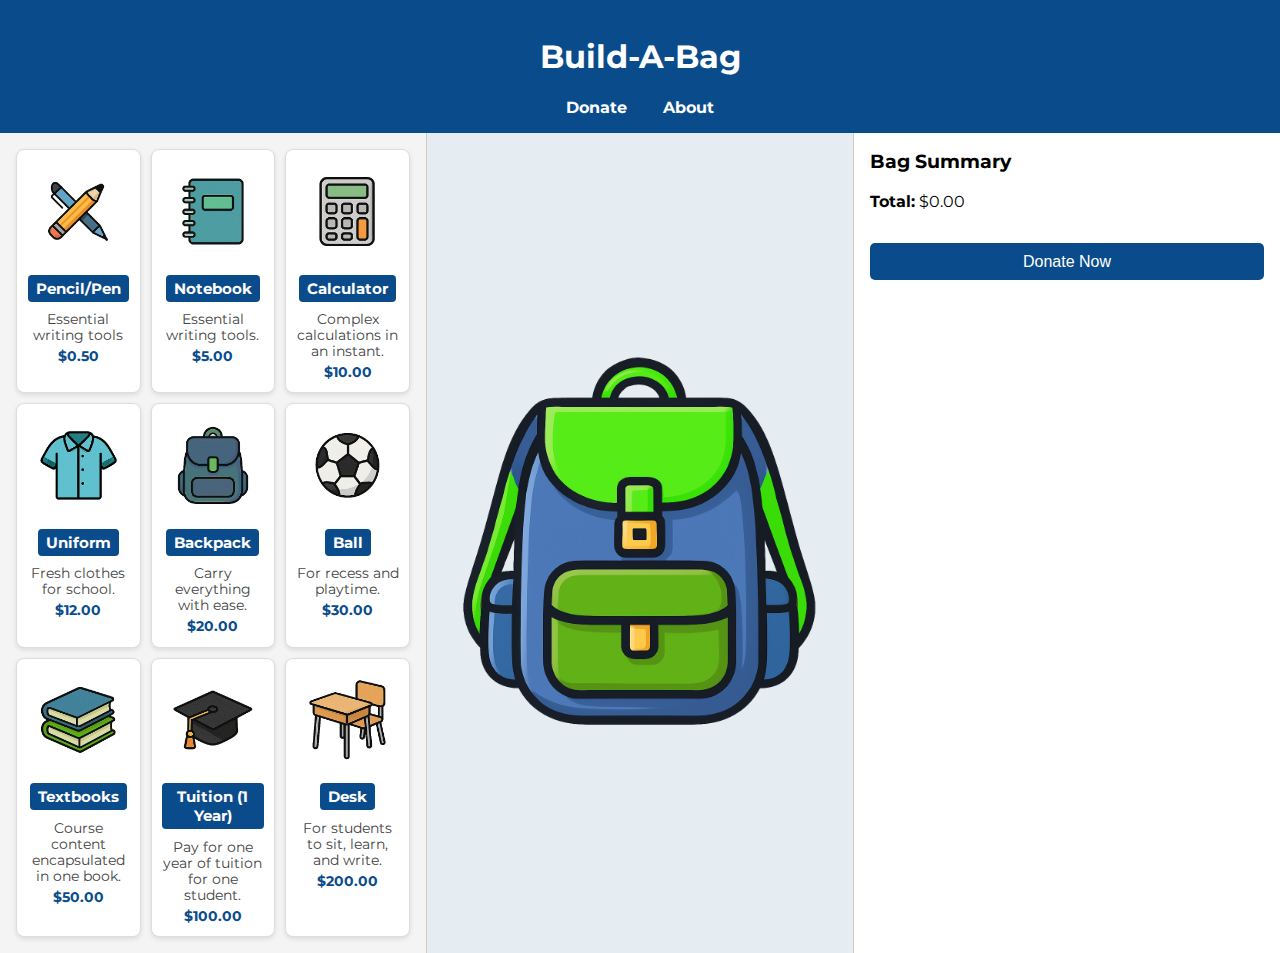
==== commit a949c838: "Update index.html" ====
--- a/index.html
+++ b/index.html
@@ -87,7 +87,7 @@
 
     <!-- Bag Area -->
     <div class="bag-area">
-      <img src="images/bag.png" alt="School Bag" />
+      <img src="icons/bag.png" alt="School Bag" />
     </div>
 
     <!-- Order Summary -->
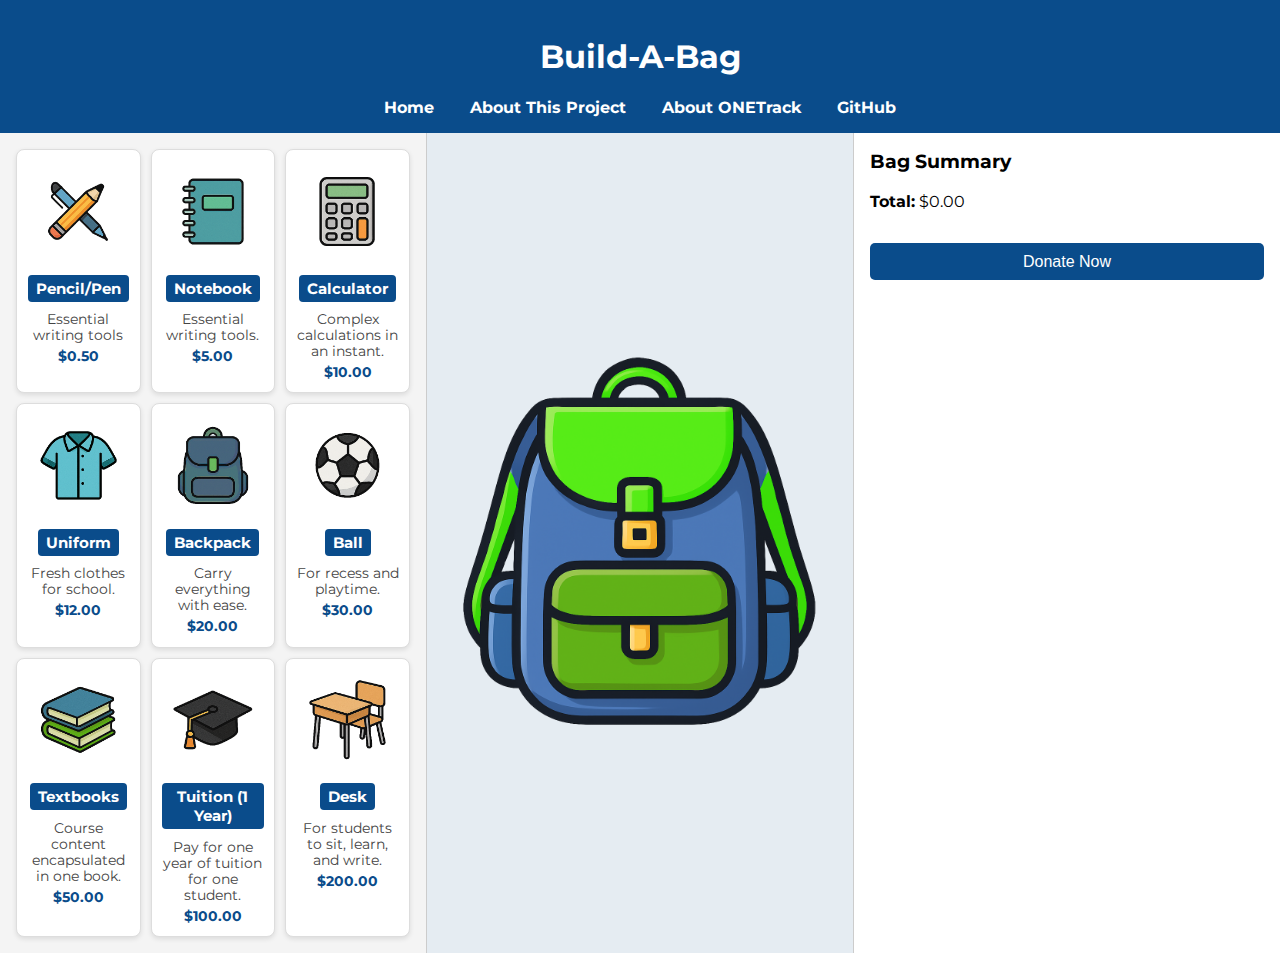
==== commit fb891756: "Update index.html" ====
--- a/index.html
+++ b/index.html
@@ -9,13 +9,15 @@
 </head>
 <body>
 
-  <header>
-    <h1>Build-A-Bag</h1>
-    <nav>
-      <a href="#donate">Donate</a>
-      <a href="#about">About</a>
-    </nav>
-  </header>
+ <header>
+  <h1>Build-A-Bag</h1>
+  <nav>
+    <a href="index.html">Home</a>
+    <a href="about.html">About This Project</a>
+    <a href="https://onetrackinternational.org/" target="_blank">About ONETrack</a>
+    <a href="https://github.com/emlarson746/Build-a-Bag" target="_blank">GitHub</a>
+  </nav>
+</header>
 
   <div class="container">
     <!-- Item Selection Sidebar -->
